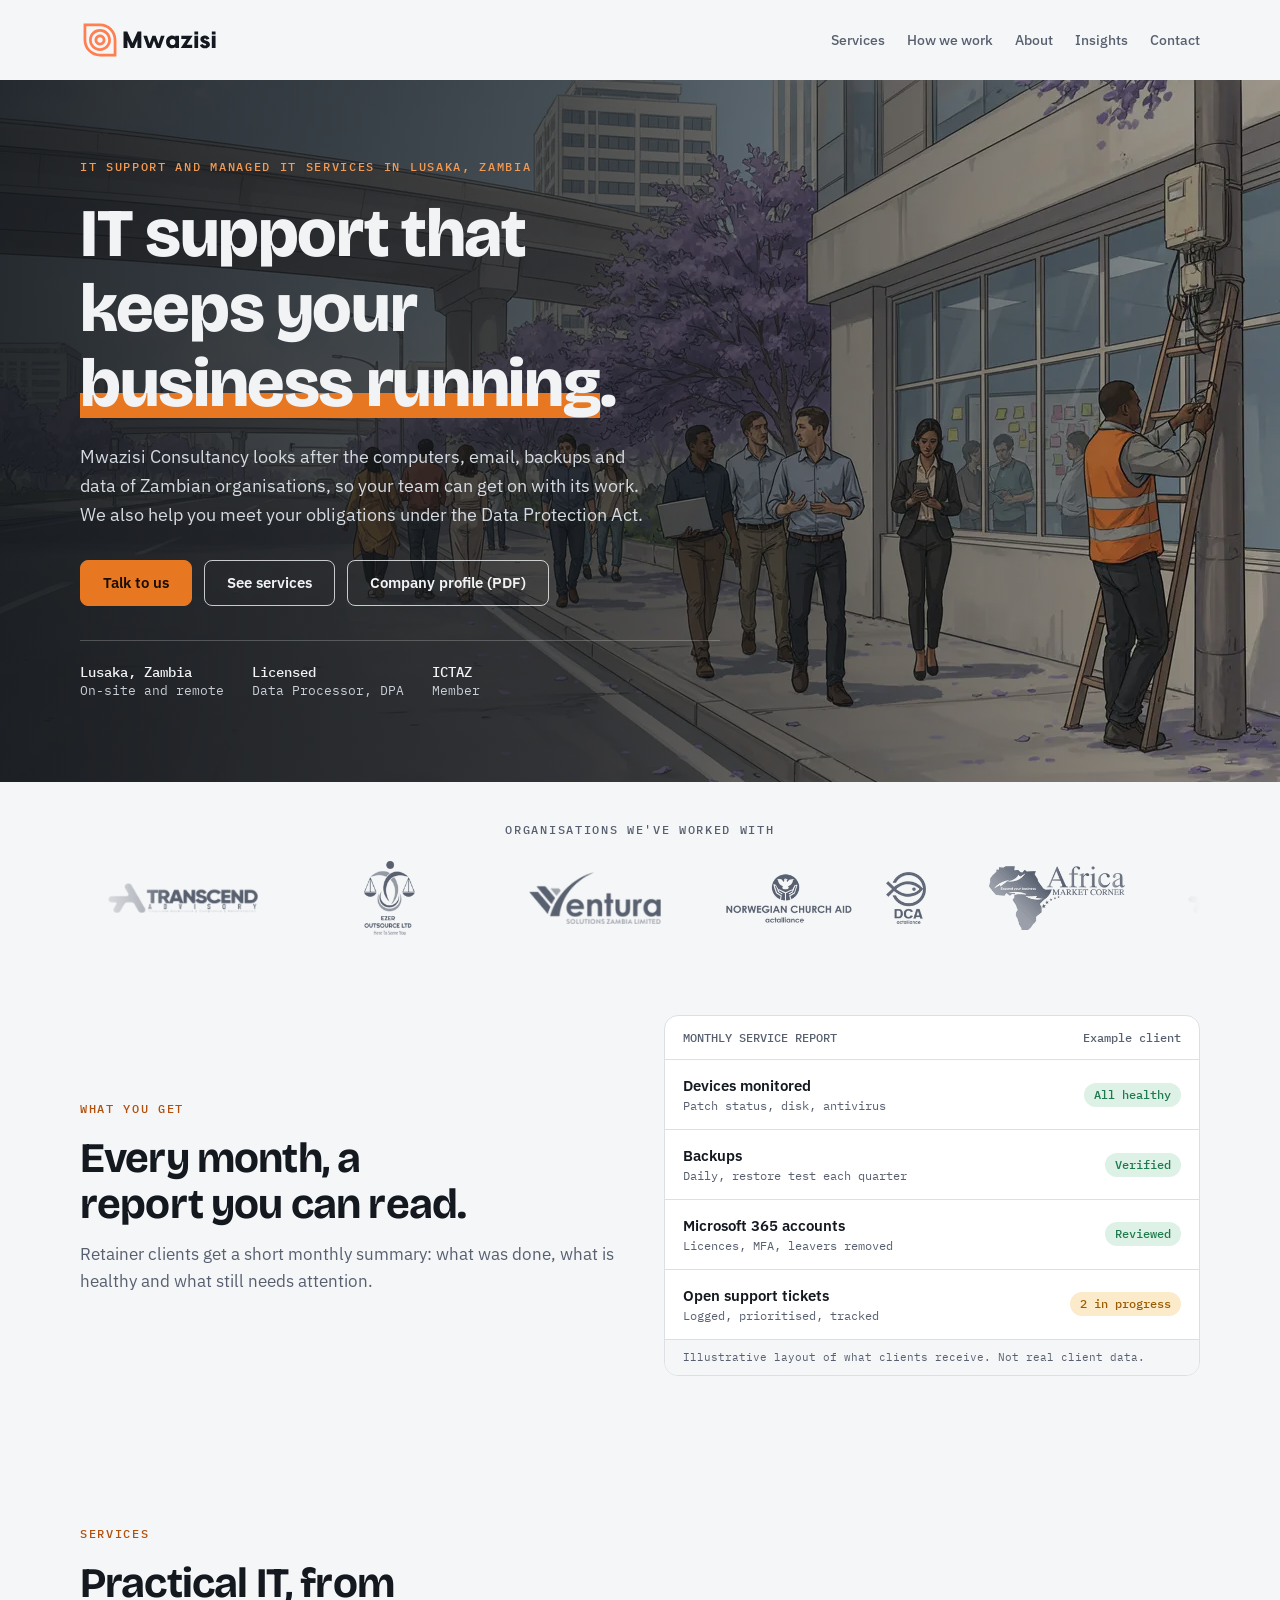
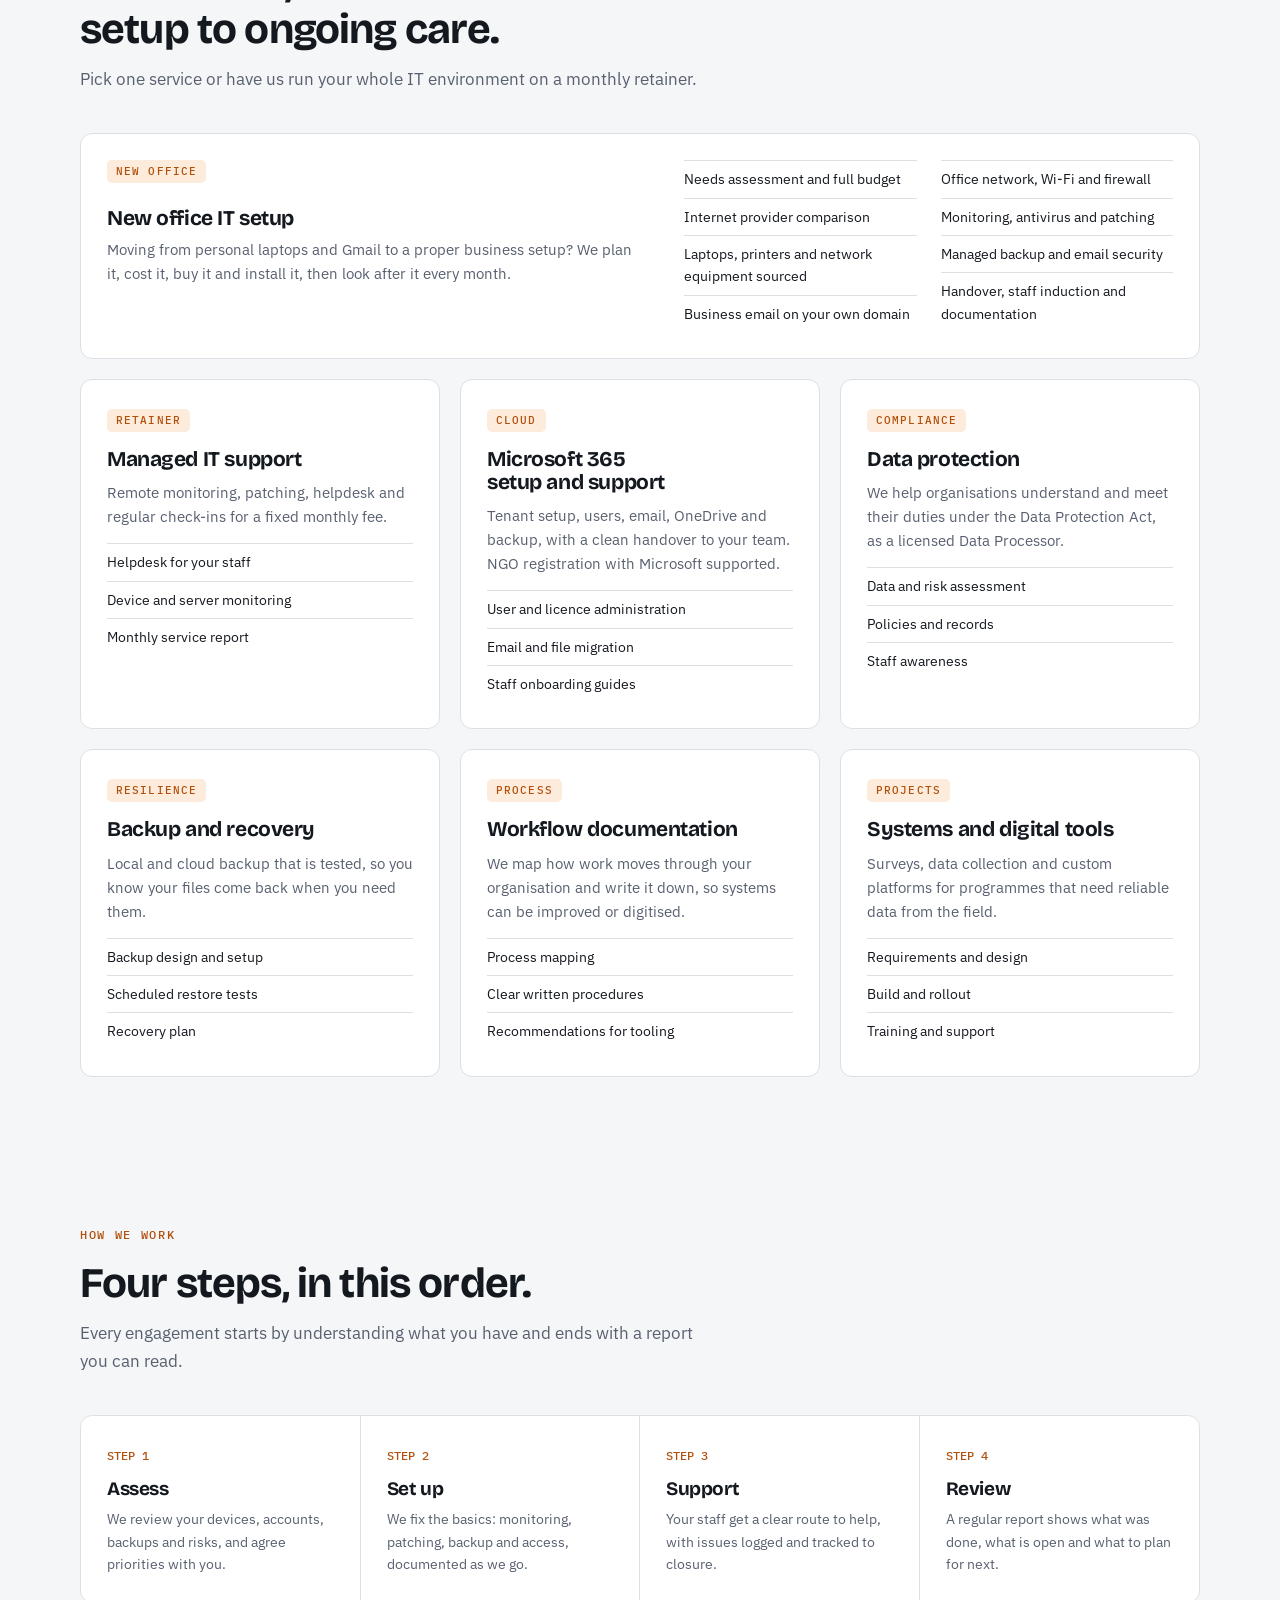
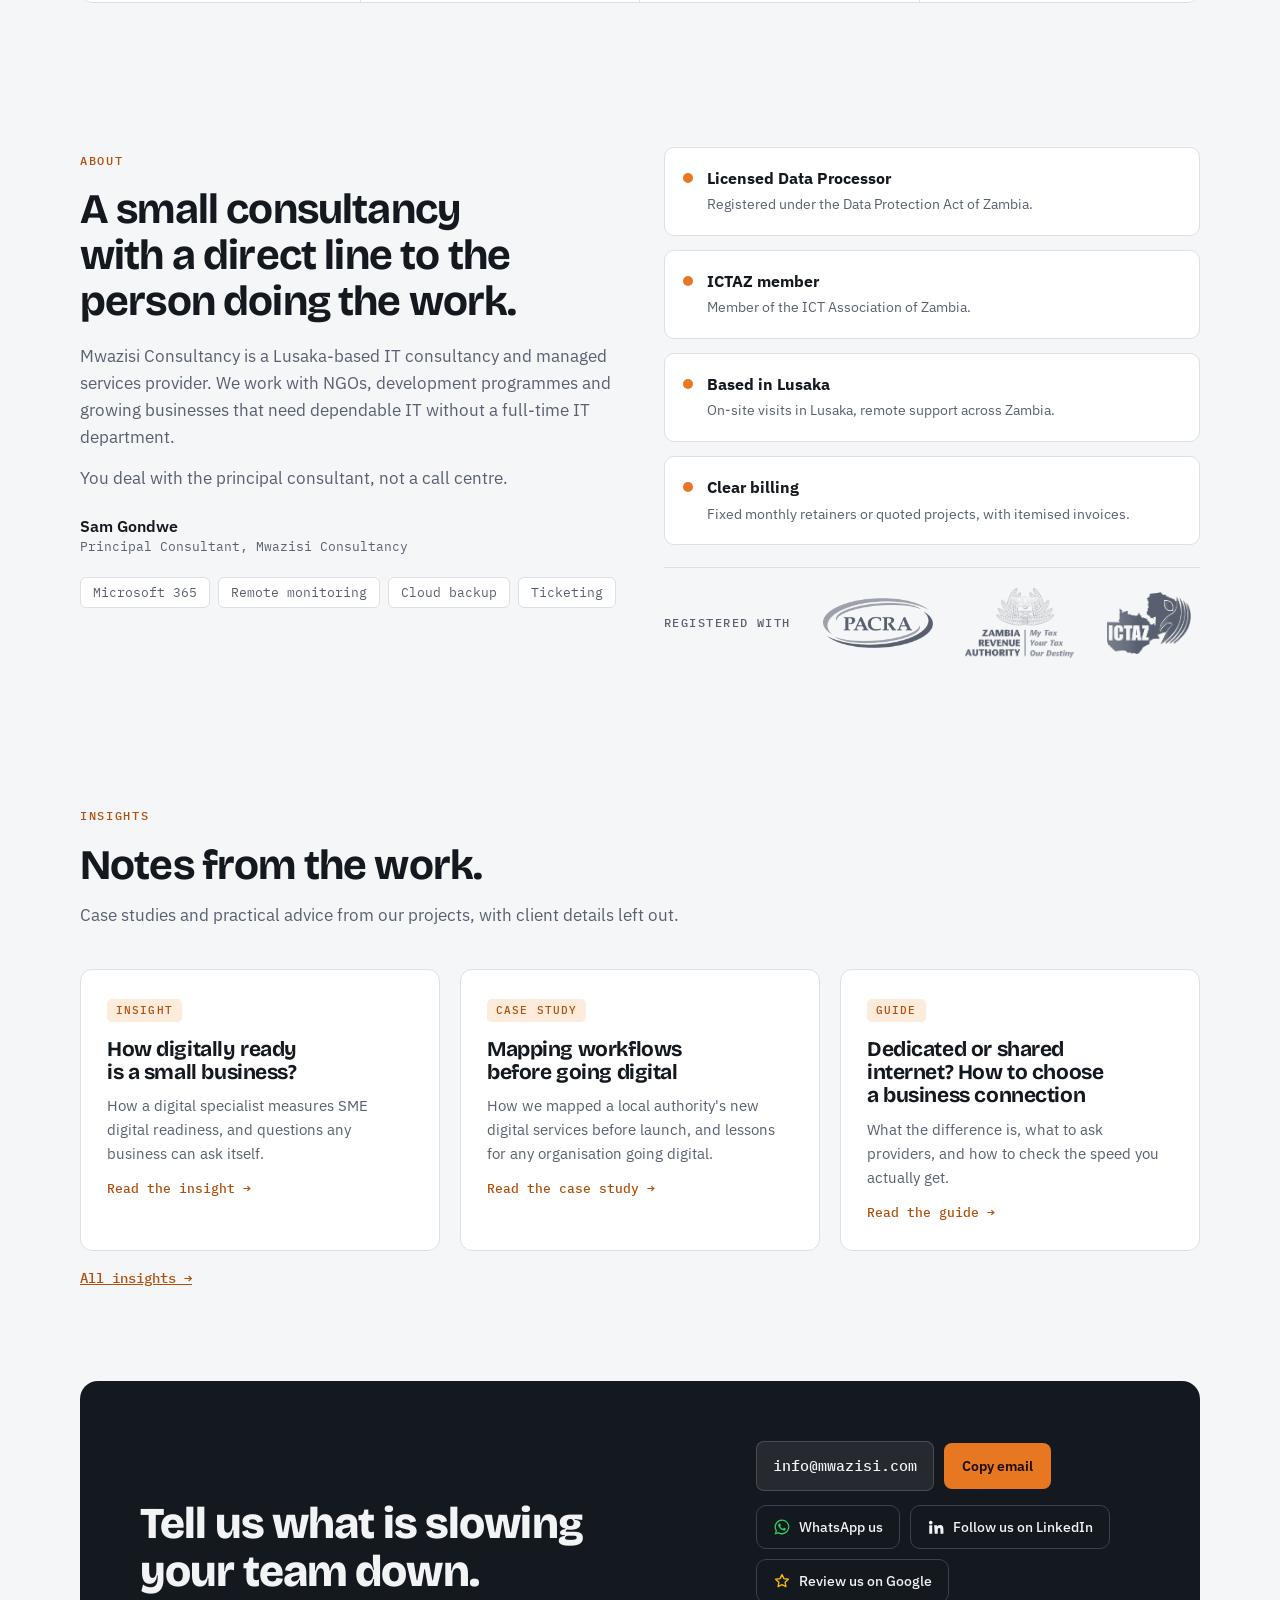
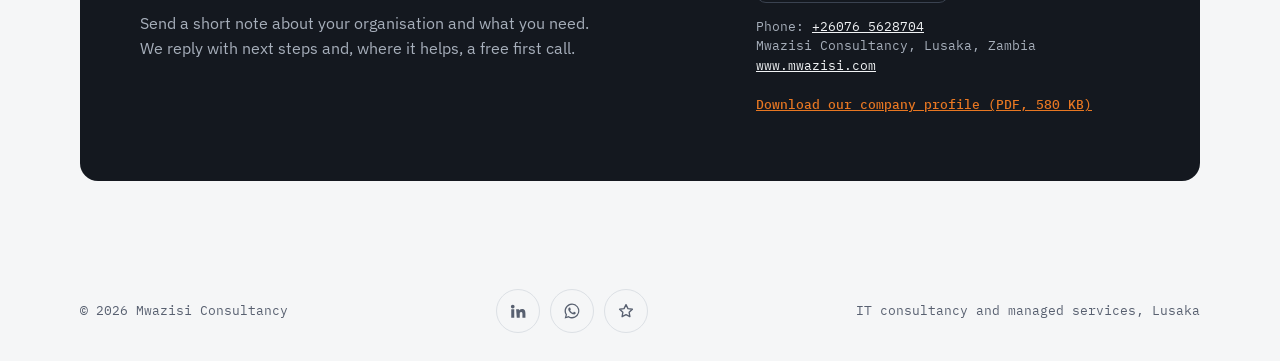
==== index.html @ c1189e50 "Add New office IT setup service card Co-Authored-By: Claude Opus 5.5 <noreply@anthropic.com>" ====
<!doctype html>
<html lang="en">
<head>
<meta charset="utf-8">
<meta name="viewport" content="width=device-width, initial-scale=1">
<meta name="description" content="IT support, Microsoft 365, backups, data protection and digital tools for NGOs and businesses in Lusaka and across Zambia. Monthly retainers with clear reports.">
<title>Mwazisi Consultancy | IT Support and Managed IT Services in Lusaka, Zambia</title>
<link rel="canonical" href="https://www.mwazisi.com/">
<meta property="og:type" content="website">
<meta property="og:site_name" content="Mwazisi Consultancy">
<meta property="og:title" content="Mwazisi Consultancy | IT Support and Managed IT Services in Lusaka, Zambia">
<meta property="og:description" content="IT support, Microsoft 365, backups, data protection and digital tools for NGOs and businesses in Lusaka and across Zambia. Monthly retainers with clear reports.">
<meta property="og:url" content="https://www.mwazisi.com/">
<meta property="og:image" content="https://www.mwazisi.com/assets/og-image.png">
<meta property="og:image:width" content="1200">
<meta property="og:image:height" content="630">
<meta name="twitter:card" content="summary_large_image">
<script type="application/ld+json">
{
 "@context": "https://schema.org",
 "@type": "ProfessionalService",
 "@id": "https://www.mwazisi.com/#organization",
 "name": "Mwazisi Consultancy",
 "alternateName": "Mwazisi Consulting",
 "description": "IT consultancy and managed IT services in Lusaka, Zambia: IT support, Microsoft 365 and email, backups, data protection and digital tools for NGOs and businesses.",
 "url": "https://www.mwazisi.com/",
 "logo": "https://www.mwazisi.com/assets/logo-512.png",
 "image": "https://www.mwazisi.com/assets/og-image.png",
 "email": "info@mwazisi.com",
 "telephone": "+260765628704",
 "address": {
  "@type": "PostalAddress",
  "addressLocality": "Lusaka",
  "addressCountry": "ZM"
 },
 "areaServed": {
  "@type": "Country",
  "name": "Zambia"
 },
 "founder": {
  "@type": "Person",
  "name": "Sam Gondwe",
  "jobTitle": "Principal Consultant"
 },
 "sameAs": [
  "https://www.linkedin.com/company/mwazisi/",
  "https://www.google.com/maps/place/?q=place_id:ChIJNc9dDbSNQBkRhzKNU-CzSAE"
 ],
 "contactPoint": {
  "@type": "ContactPoint",
  "contactType": "customer support",
  "telephone": "+260765628704",
  "email": "info@mwazisi.com",
  "areaServed": "ZM",
  "availableLanguage": [
   "English"
  ]
 },
 "knowsAbout": [
  "IT support",
  "Managed IT services",
  "Microsoft 365",
  "Data protection",
  "Backup and recovery",
  "Networking",
  "Digital transformation"
 ],
 "memberOf": {
  "@type": "Organization",
  "name": "ICT Association of Zambia (ICTAZ)"
 },
 "hasOfferCatalog": {
  "@type": "OfferCatalog",
  "name": "IT services",
  "itemListElement": [
   {
    "@type": "Offer",
    "itemOffered": {
     "@type": "Service",
     "name": "Managed IT support",
     "description": "Helpdesk, on-site and remote support, and device maintenance for a fixed monthly fee, with a written log of all work.",
     "areaServed": "Zambia",
     "provider": {
      "@id": "https://www.mwazisi.com/#organization"
     }
    }
   },
   {
    "@type": "Offer",
    "itemOffered": {
     "@type": "Service",
     "name": "Microsoft 365 and email",
     "description": "Tenant and domain setup, mailbox migration, Teams and SharePoint, user and licence administration, MFA, and Microsoft nonprofit registration.",
     "areaServed": "Zambia",
     "provider": {
      "@id": "https://www.mwazisi.com/#organization"
     }
    }
   },
   {
    "@type": "Offer",
    "itemOffered": {
     "@type": "Service",
     "name": "Data protection",
     "description": "Data and risk assessments, policies and records, and staff awareness under Zambia's Data Protection Act, from a licensed Data Processor.",
     "areaServed": "Zambia",
     "provider": {
      "@id": "https://www.mwazisi.com/#organization"
     }
    }
   },
   {
    "@type": "Offer",
    "itemOffered": {
     "@type": "Service",
     "name": "Backup and recovery",
     "description": "Local and cloud backup with scheduled restore tests and a written recovery plan.",
     "areaServed": "Zambia",
     "provider": {
      "@id": "https://www.mwazisi.com/#organization"
     }
    }
   },
   {
    "@type": "Offer",
    "itemOffered": {
     "@type": "Service",
     "name": "Devices and hardware",
     "description": "Diagnostics and repairs, memory and SSD upgrades, rebuilds, device management enrolment, and laptop supply.",
     "areaServed": "Zambia",
     "provider": {
      "@id": "https://www.mwazisi.com/#organization"
     }
    }
   },
   {
    "@type": "Offer",
    "itemOffered": {
     "@type": "Service",
     "name": "Networks and connectivity",
     "description": "Wi-Fi and printer troubleshooting, liaison with internet providers, connection comparisons and office network plans.",
     "areaServed": "Zambia",
     "provider": {
      "@id": "https://www.mwazisi.com/#organization"
     }
    }
   },
   {
    "@type": "Offer",
    "itemOffered": {
     "@type": "Service",
     "name": "Workflows and digital tools",
     "description": "Process mapping, written procedures, and data collection platforms for programmes.",
     "areaServed": "Zambia",
     "provider": {
      "@id": "https://www.mwazisi.com/#organization"
     }
    }
   },
   {
    "@type": "Offer",
    "itemOffered": {
     "@type": "Service",
     "name": "Websites and digital presence",
     "description": "Business websites and hosting, Google Business Profile setup, and branded templates.",
     "areaServed": "Zambia",
     "provider": {
      "@id": "https://www.mwazisi.com/#organization"
     }
    }
   }
  ]
 }
}
</script>
<meta name="claude:viewport-fit-sides" content="cover">
<link rel="icon" href="/favicon.ico" sizes="48x48">
<link rel="icon" type="image/svg+xml" href="/favicon.svg">
<link rel="apple-touch-icon" href="/apple-touch-icon.png">
<link rel="preconnect" href="https://fonts.googleapis.com">
<link rel="preconnect" href="https://fonts.gstatic.com" crossorigin>
<link rel="stylesheet" href="https://fonts.googleapis.com/css2?family=Bricolage+Grotesque:opsz,wght@12..96,500;12..96,700;12..96,800&family=IBM+Plex+Sans:wght@400;500;600&family=IBM+Plex+Mono:wght@400;500&display=swap">
<style>
/* Layout: full-width illustrated hero, then a sample monthly report, then a services grid, a true four-step process, credentials, and a contact band. */
:root{
  --bg:#F5F6F7; --surface:#FFFFFF; --fg:#14181F; --muted:#586070; --line:#DCE0E5;
  --accent:#E87722; --accent-ink:#1A0E03; --accent-text:#B24F0B; --accent-soft:#FDEBDB;
  --ok:#1E7A4C; --ok-soft:#DDF1E6; --warn:#9A5B00; --warn-soft:#FBEBCB;
  --band:#14181F; --band-fg:#F1F3F5; --band-muted:#A7AFBB;
  --font-display:'Bricolage Grotesque','Segoe UI',system-ui,sans-serif;
  --font-body:'IBM Plex Sans','Segoe UI',system-ui,sans-serif;
  --font-mono:'IBM Plex Mono',ui-monospace,Consolas,monospace;
}
@media (prefers-color-scheme: dark){:root:not([data-theme="light"]){
  --bg:#0F1318; --surface:#171C23; --fg:#ECEEF1; --muted:#9BA4B1; --line:#2A313B;
  --accent:#F08A3A; --accent-ink:#1A0E03; --accent-text:#F59A52; --accent-soft:#2B1B0E;
  --ok:#5FD08F; --ok-soft:#12291D; --warn:#F2B84B; --warn-soft:#2E230C;
  --band:#0A0D11; --band-fg:#F1F3F5; --band-muted:#8F98A5; color-scheme:dark}}
:root[data-theme="dark"]{
  --bg:#0F1318; --surface:#171C23; --fg:#ECEEF1; --muted:#9BA4B1; --line:#2A313B;
  --accent:#F08A3A; --accent-ink:#1A0E03; --accent-text:#F59A52; --accent-soft:#2B1B0E;
  --ok:#5FD08F; --ok-soft:#12291D; --warn:#F2B84B; --warn-soft:#2E230C;
  --band:#0A0D11; --band-fg:#F1F3F5; --band-muted:#8F98A5; color-scheme:dark}

*{box-sizing:border-box}
body{margin:0;overflow-x:clip;background:var(--bg);color:var(--fg);font:16px/1.6 var(--font-body);
  padding-left:max(16px,env(safe-area-inset-left,0px));padding-right:max(16px,env(safe-area-inset-right,0px))}
.wrap{max-width:1120px;margin:0 auto}
h1,h2,h3{font-family:var(--font-display);margin:0;text-wrap:balance;line-height:1.1;letter-spacing:-.02em}
p{margin:0}
a{color:inherit}
:focus-visible{outline:3px solid var(--accent);outline-offset:3px;border-radius:4px}
.eyebrow{font:500 12px/1 var(--font-mono);letter-spacing:.14em;text-transform:uppercase;color:var(--accent-text)}

/* nav */
nav{display:flex;align-items:center;justify-content:space-between;gap:16px;padding-block:20px;flex-wrap:wrap}
.brand{display:flex;align-items:center;gap:10px;font:800 20px/1 var(--font-display);letter-spacing:-.02em;text-decoration:none}
.logo{height:40px;width:auto;display:block;color:var(--fg)}
.sr{position:absolute;width:1px;height:1px;overflow:hidden;clip:rect(0 0 0 0);white-space:nowrap}
nav ul{display:flex;gap:22px;list-style:none;margin:0;padding:0;flex-wrap:wrap}
nav ul a{text-decoration:none;font-size:14px;font-weight:500;color:var(--muted)}
nav ul a:hover{color:var(--fg)}

/* hero */
/* full-width illustrated background (assets/hero-lusaka), darkened on the text side */
.hero{position:relative;isolation:isolate;display:flex;align-items:center;min-height:clamp(560px,78vh,760px);padding-block:72px 80px;color:#F1F3F5}
.hero > div{max-width:640px}
.hero::before,.hero::after{content:"";position:absolute;top:0;bottom:0;left:50%;width:100vw;margin-left:-50vw}
.hero::before{z-index:-2;background:#14181F url("assets/hero-lusaka.jpg") center/cover no-repeat;background-image:image-set(url("assets/hero-lusaka.webp") type("image/webp"),url("assets/hero-lusaka.jpg") type("image/jpeg"))}
.hero::after{z-index:-1;background:linear-gradient(90deg,rgba(15,19,24,.88) 0%,rgba(15,19,24,.68) 45%,rgba(15,19,24,.22) 100%)}
.hero .eyebrow{color:#F59A52}
.hero h1{font-size:clamp(38px,6vw,68px);font-weight:800;margin-top:18px}
.hero h1 em{font-style:normal;background:linear-gradient(transparent 62%,var(--accent) 62%,var(--accent) 92%,transparent 92%)}
.hero .lede{margin-top:22px;font-size:18px;color:#D5DAE1;max-width:52ch}
.hero .btn.ghost{border-color:rgba(241,243,245,.8);color:#F1F3F5}
.hero .btn.ghost:hover{background:rgba(255,255,255,.12)}
.hero .facts{border-top-color:rgba(255,255,255,.22);color:#C9CFD8}
.hero .facts b{color:#F1F3F5}
/* client logos: grey silhouettes (assets/clients) scrolling in a loop; static row when reduced motion is on */
.clients{padding-block:40px 8px}
.clients-title{margin:0 0 22px;text-align:center;font:500 12px/1.4 var(--font-mono);letter-spacing:.14em;text-transform:uppercase;color:var(--muted)}
.marquee{display:flex;overflow:hidden;-webkit-mask-image:linear-gradient(90deg,transparent,#000 8%,#000 92%,transparent);mask-image:linear-gradient(90deg,transparent,#000 8%,#000 92%,transparent)}
.track{display:flex;align-items:center;gap:56px;flex:none;margin:0;padding:0 28px;list-style:none;animation:marquee 34s linear infinite}
.marquee:hover .track{animation-play-state:paused}
@keyframes marquee{to{transform:translateX(-100%)}}
.logo-mask{display:block;width:var(--w,150px);height:var(--h,52px);background:var(--muted);-webkit-mask:var(--logo) center/contain no-repeat;mask:var(--logo) center/contain no-repeat}
@media (prefers-reduced-motion:reduce){
  .marquee{-webkit-mask-image:none;mask-image:none}
  .track{animation:none;flex:1;flex-wrap:wrap;justify-content:center;row-gap:24px}
  .track[aria-hidden]{display:none}
}
.report{display:grid;grid-template-columns:1fr 1fr;gap:48px;align-items:center}
.report .head{margin-bottom:0}
.cta{display:flex;gap:12px;flex-wrap:wrap;margin-top:30px}
.btn{display:inline-flex;align-items:center;min-height:46px;padding:0 22px;border-radius:8px;font-weight:600;font-size:15px;text-decoration:none;border:1.5px solid var(--fg)}
.btn.primary{background:var(--accent);color:var(--accent-ink);border-color:var(--accent)}
.btn.primary:hover{filter:brightness(1.06)}
.btn.ghost:hover{background:var(--surface)}
.facts{display:flex;gap:28px;flex-wrap:wrap;margin-top:34px;padding-top:22px;border-top:1px solid var(--line);font:400 13px/1.4 var(--font-mono);color:var(--muted)}
.facts b{display:block;color:var(--fg);font:500 14px/1.4 var(--font-mono)}

/* status panel */
.panel{background:var(--surface);border:1px solid var(--line);border-radius:14px;overflow:hidden;min-width:0}
.panel-h{display:flex;justify-content:space-between;gap:12px;padding:14px 18px;border-bottom:1px solid var(--line);font:500 12px/1.3 var(--font-mono);color:var(--muted);flex-wrap:wrap}
.row{display:grid;grid-template-columns:1fr auto;gap:10px;padding:14px 18px;border-bottom:1px solid var(--line);align-items:center}
.row:nth-last-child(2){border-bottom:0}
.row .t{font-weight:600;font-size:15px}
.row .s{font:400 12px/1.4 var(--font-mono);color:var(--muted)}
.pill{font:500 12px/1 var(--font-mono);padding:6px 10px;border-radius:99px;white-space:nowrap}
.pill.ok{background:var(--ok-soft);color:var(--ok)}
.pill.warn{background:var(--warn-soft);color:var(--warn)}
.panel-f{padding:10px 18px;background:var(--bg);font:400 11px/1.4 var(--font-mono);color:var(--muted);border-top:1px solid var(--line)}

/* sections */
section{padding-block:72px}
.head{max-width:62ch;margin-bottom:40px}
.head h2{font-size:clamp(28px,4vw,42px);font-weight:700;margin-top:14px}
.head p{margin-top:14px;color:var(--muted);font-size:17px}
.grid{display:grid;grid-template-columns:repeat(3,1fr);gap:20px}
.card.wide{grid-column:1/-1;display:grid;grid-template-columns:1.1fr 1fr;gap:8px 40px;align-items:start}
.card.wide{grid-template-rows:auto auto 1fr}
.card.wide .tag,.card.wide h3,.card.wide p{grid-column:1}
.card.wide .tag{justify-self:start}
.card.wide h3,.card.wide p{margin-top:0}
.card.wide ul{grid-column:2;grid-row:1/span 3;columns:2;column-gap:24px;margin-top:0}
.card.wide ul li{break-inside:avoid}
.card{background:var(--surface);border:1px solid var(--line);border-radius:12px;padding:26px;min-width:0}
.card h3{font-size:21px;font-weight:700}
.card p{margin-top:10px;color:var(--muted);font-size:15px}
.card ul{margin:14px 0 0;padding:0;list-style:none;font-size:14px}
.card li{padding:7px 0;border-top:1px solid var(--line)}
.insight{display:block;text-decoration:none}
.insight:hover{border-color:var(--accent)}
.insight .more{display:inline-block;margin-top:16px;font:500 13px/1 var(--font-mono);color:var(--accent-text)}
#insights .all{margin-top:20px;font:500 14px/1 var(--font-mono)}
#insights .all a{color:var(--accent-text)}
.card .tag{display:inline-block;margin-bottom:16px;font:500 11px/1 var(--font-mono);letter-spacing:.1em;text-transform:uppercase;padding:6px 9px;border-radius:5px;background:var(--accent-soft);color:var(--accent-text)}

/* process */
.steps{display:grid;grid-template-columns:repeat(4,1fr);gap:0;border:1px solid var(--line);border-radius:12px;background:var(--surface);overflow:hidden}
.step{padding:26px;border-right:1px solid var(--line);min-width:0}
.step:last-child{border-right:0}
.step .n{font:500 12px/1 var(--font-mono);color:var(--accent-text)}
.step h3{font-size:19px;margin-top:12px}
.step p{margin-top:8px;font-size:14px;color:var(--muted)}

/* credentials */
.two{display:grid;grid-template-columns:1fr 1fr;gap:48px;align-items:start}
.creds{list-style:none;margin:0;padding:0;display:grid;gap:14px}
.regs{margin-top:22px;padding-top:20px;border-top:1px solid var(--line);display:flex;align-items:center;gap:20px 32px;flex-wrap:wrap}
.regs-label{font:500 12px/1.4 var(--font-mono);letter-spacing:.12em;text-transform:uppercase;color:var(--muted)}
.regs-logos{list-style:none;margin:0;padding:0;display:flex;align-items:center;gap:32px}
.regs .logo-mask{width:var(--w);height:var(--h)}
.creds li{display:grid;grid-template-columns:auto 1fr;gap:14px;padding:18px;border:1px solid var(--line);border-radius:10px;background:var(--surface)}
.creds .dot{width:10px;height:10px;border-radius:50%;background:var(--accent);margin-top:7px}
.creds b{display:block;font-size:16px}
.creds span{font-size:14px;color:var(--muted)}
.tools{display:flex;flex-wrap:wrap;gap:8px;margin-top:20px}
.tools span{font:400 13px/1 var(--font-mono);padding:8px 12px;border:1px solid var(--line);border-radius:6px;background:var(--surface);color:var(--muted)}
.about p+p{margin-top:14px}
.about p{color:var(--muted);font-size:17px}
.about .who{margin-top:22px;font:600 16px/1.4 var(--font-body);color:var(--fg)}
.about .who small{display:block;font:400 13px/1.5 var(--font-mono);color:var(--muted)}

/* contact */
.contact{background:var(--band);color:var(--band-fg);border-radius:18px;padding:clamp(28px,5vw,60px);display:grid;grid-template-columns:1.2fr .8fr;gap:40px;align-items:center}
.contact h2{font-size:clamp(28px,4vw,44px);font-weight:800}
.contact p{margin-top:14px;color:var(--band-muted);max-width:46ch}
.mail{display:flex;gap:10px;flex-wrap:wrap;align-items:center}
.mail code{font:500 15px/1.3 var(--font-mono);padding:14px 16px;border-radius:8px;background:rgba(255,255,255,.08);border:1px solid rgba(255,255,255,.16);overflow-wrap:anywhere;user-select:all}
.mail button{min-height:46px;padding:0 18px;border-radius:8px;border:0;background:var(--accent);color:var(--accent-ink);font:600 14px var(--font-body);cursor:pointer}
.reach{margin-top:14px;display:flex;flex-wrap:wrap;gap:10px}
.reach a{display:inline-flex;align-items:center;gap:8px;min-height:44px;padding:0 16px;border-radius:10px;border:1px solid #3A4250;color:var(--band-fg);font:500 14px/1 var(--font-body);text-decoration:none}
.reach a:hover{border-color:var(--accent);color:#FFFFFF}
.reach .wa svg{color:#25D366}
.reach .rv svg{color:#FBBC04}
.where{margin-top:16px;font:400 13px/1.5 var(--font-mono);color:var(--band-muted)}
.where .profile{display:inline-block;padding-block:6px;color:var(--accent);font-weight:500}
.where a{color:var(--band-fg)}
footer{padding-block:36px 28px;display:flex;justify-content:space-between;gap:12px;flex-wrap:wrap;align-items:center;font:400 13px/1.5 var(--font-mono);color:var(--muted)}
footer .social{list-style:none;margin:0;padding:0;display:flex;gap:10px}
footer .social a{display:grid;place-items:center;width:44px;height:44px;border:1px solid var(--line);border-radius:50%;color:var(--muted)}
footer .social a:hover{color:var(--accent-text);border-color:var(--accent-text)}

@media (max-width:900px){
  .report,.two,.contact{grid-template-columns:1fr;gap:32px}
  .hero::before{background-position:70% center}
  .hero::after{background:linear-gradient(180deg,rgba(15,19,24,.86) 0%,rgba(15,19,24,.74) 100%)}
  .grid{grid-template-columns:1fr 1fr}
  .card.wide{grid-template-columns:1fr}
  .card.wide ul{grid-column:1;grid-row:auto;columns:1}
  .steps{grid-template-columns:1fr 1fr}
  .step:nth-child(2){border-right:0}
  .step:nth-child(-n+2){border-bottom:1px solid var(--line)}
}
@media (max-width:600px){
  .grid,.steps{grid-template-columns:1fr}
  .step{border-right:0;border-bottom:1px solid var(--line)}
  .step:last-child{border-bottom:0}
  .hero{min-height:0;padding-block:48px 56px}
  .track{gap:36px;padding:0 18px}
  .logo-mask{width:calc(var(--w,150px) * .8);height:calc(var(--h,52px) * .85)}
  .hero::before{background-image:url("assets/hero-lusaka.jpg");background-image:image-set(url("assets/hero-lusaka-800.webp") type("image/webp"),url("assets/hero-lusaka.jpg") type("image/jpeg"))}
  section{padding-block:48px}
}
@media (prefers-reduced-motion:no-preference){.btn,.mail button{transition:filter .15s,background .15s}}
</style>
</head>
<body>

<div class="wrap">
  <nav aria-label="Main">
    <a class="brand" href="#top" aria-label="Mwazisi, home">
      <svg class="logo" xmlns="http://www.w3.org/2000/svg" viewBox="0 0 3162.208 909.22" role="img" aria-hidden="true"><g transform="scale(8.11041548093341) translate(10, 10)"><g transform="matrix(1.151315789473684,0,0,1.151315789473684,-11.51315789473684,-11.51315789473684)" fill="#ff7f50"><path d="M50,10H10v40c0,22.09,17.91,40,40,40h40V50C90,27.91,72.09,10,50,10z M83.333,83.333H50  c-18.379,0-33.333-14.954-33.333-33.333V16.667H50c18.379,0,33.333,14.955,33.333,33.333V83.333z"/><path d="M50,23.333c-14.727,0-26.667,11.94-26.667,26.667S35.273,76.667,50,76.667S76.667,64.727,76.667,50S64.727,23.333,50,23.333  z M50,70c-11.048,0-20-8.955-20-20s8.952-20,20-20c11.045,0,20,8.955,20,20S61.045,70,50,70z"/><path d="M50,36.667c-7.363,0-13.333,5.97-13.333,13.333S42.637,63.333,50,63.333S63.333,57.363,63.333,50S57.363,36.667,50,36.667z   M50,56.667c-3.682,0-6.667-2.985-6.667-6.667s2.985-6.667,6.667-6.667s6.667,2.985,6.667,6.667S53.682,56.667,50,56.667z"/></g><g transform="matrix(3.3046480499309276,0,0,3.3046480499309276,108.03442375828398,2.63476198618665)" fill="currentColor"><path d="M16.3 6 l0 14 l-3.32 0 l0 -6.76 l-2.86 6.76 l-2.78 0 l-2.82 -6.72 l0 6.72 l-3.32 0 l0 -14 l3.18 0 l4.38 9.72 l4.36 -9.72 l3.18 0 z M32.94 9.56 l3.14 0 l-3.72 10.44 l-3.04 0 l-2.28 -6.5 l-2.28 6.5 l-3.04 0 l-3.72 -10.44 l3.14 0 l2.14 6.68 l2.38 -6.68 l2.76 0 l2.38 6.68 z M45.08 9.6 l3.16 0 l0 10.4 l-3.16 0 l0 -1.04 c-0.14 0.36 -1.08 1.24 -2.68 1.24 c-2.38 0 -5.12 -1.7 -5.12 -5.42 c0 -3.58 2.74 -5.36 5.12 -5.36 c1.6 0 2.54 0.92 2.68 1.14 l0 -0.96 z M42.86 17.42 c1.3 0 2.36 -0.9 2.36 -2.64 c0 -1.68 -1.06 -2.58 -2.36 -2.58 c-1.36 0 -2.52 0.92 -2.52 2.58 c0 1.72 1.16 2.64 2.52 2.64 z M59.8 9.6 l-5 7.64 l4.66 0 l0 2.76 l-9.7 0 l5 -7.64 l-4.54 0 l0 -2.76 l9.58 0 z M64.48 5.86 l0 2.66 l-3.16 0 l0 -2.66 l3.16 0 z M64.48 9.6 l0 10.4 l-3.16 0 l0 -10.4 l3.16 0 z M71.46 12.88 c-0.28 -0.72 -0.7 -0.96 -1.16 -0.96 c-0.42 0 -0.84 0.24 -0.84 0.64 c0 0.38 0.24 0.6 0.7 0.76 l1.32 0.46 c1.48 0.54 2.98 1.08 2.98 3.16 c0 2.1 -2.1 3.3 -4.26 3.3 c-1.94 0 -3.76 -1.14 -4.2 -2.96 l2.48 -0.78 c0.26 0.58 0.72 1.24 1.72 1.24 c0.68 0 1.12 -0.44 1.12 -0.84 c0 -0.2 -0.16 -0.46 -0.66 -0.66 l-1.22 -0.44 c-2.08 -0.76 -3.06 -1.82 -3.06 -3.3 c0 -1.94 1.8 -3.08 3.78 -3.08 c2.02 0 3.36 1.1 3.96 2.76 z M79.24 5.86 l0 2.66 l-3.16 0 l0 -2.66 l3.16 0 z M79.24 9.6 l0 10.4 l-3.16 0 l0 -10.4 l3.16 0 z"/></g></g></svg>
      <span class="sr">Mwazisi Consultancy</span>
    </a>
    <ul>
      <li><a href="#services">Services</a></li>
      <li><a href="#process">How we work</a></li>
      <li><a href="#about">About</a></li>
      <li><a href="insights/">Insights</a></li>
      <li><a href="#contact">Contact</a></li>
    </ul>
  </nav>

  <header class="hero" id="top">
    <div>
      <span class="eyebrow">IT support and managed IT services in Lusaka, Zambia</span>
      <h1>IT support that keeps your <em>business running</em>.</h1>
      <p class="lede">Mwazisi Consultancy looks after the computers, email, backups and data of Zambian organisations, so your team can get on with its work. We also help you meet your obligations under the Data Protection Act.</p>
      <div class="cta">
        <a class="btn primary" href="#contact">Talk to us</a>
        <a class="btn ghost" href="#services">See services</a>
        <a class="btn ghost" href="Mwazisi-Company-Profile.pdf" download>Company profile (PDF)</a>
      </div>
      <div class="facts">
        <div><b>Lusaka, Zambia</b>On-site and remote</div>
        <div><b>Licensed</b>Data Processor, DPA</div>
        <div><b>ICTAZ</b>Member</div>
      </div>
    </div>
  </header>

  <section class="clients" aria-labelledby="clients-title">
    <p class="clients-title" id="clients-title">Organisations we've worked with</p>
    <div class="marquee">
      <ul class="track">
        <li><span class="logo-mask" role="img" aria-label="Transcend Advisory" style="--logo:url('assets/clients/transcend-advisory.png')"></span></li>
        <li><span class="logo-mask" role="img" aria-label="Ezer Outsource Ltd" style="--logo:url('assets/clients/ezer-outsource.png');--h:74px"></span></li>
        <li><span class="logo-mask" role="img" aria-label="Ventura Solutions Zambia Limited" style="--logo:url('assets/clients/ventura-solutions.png')"></span></li>
        <li><span class="logo-mask" role="img" aria-label="Norwegian Church Aid and DCA, Joint Country Programme Zambia" style="--logo:url('assets/clients/nca-dca.png');--w:200px"></span></li>
        <li><span class="logo-mask" role="img" aria-label="Africa Market Corner" style="--logo:url('assets/clients/africa-market-corner.png');--h:64px"></span></li>
      </ul>
      <ul class="track" aria-hidden="true">
        <li><span class="logo-mask" style="--logo:url('assets/clients/transcend-advisory.png')"></span></li>
        <li><span class="logo-mask" style="--logo:url('assets/clients/ezer-outsource.png');--h:74px"></span></li>
        <li><span class="logo-mask" style="--logo:url('assets/clients/ventura-solutions.png')"></span></li>
        <li><span class="logo-mask" style="--logo:url('assets/clients/nca-dca.png');--w:200px"></span></li>
        <li><span class="logo-mask" style="--logo:url('assets/clients/africa-market-corner.png');--h:64px"></span></li>
      </ul>
      <ul class="track" aria-hidden="true">
        <li><span class="logo-mask" style="--logo:url('assets/clients/transcend-advisory.png')"></span></li>
        <li><span class="logo-mask" style="--logo:url('assets/clients/ezer-outsource.png');--h:74px"></span></li>
        <li><span class="logo-mask" style="--logo:url('assets/clients/ventura-solutions.png')"></span></li>
        <li><span class="logo-mask" style="--logo:url('assets/clients/nca-dca.png');--w:200px"></span></li>
        <li><span class="logo-mask" style="--logo:url('assets/clients/africa-market-corner.png');--h:64px"></span></li>
      </ul>
    </div>
  </section>

  <section id="report" class="report">
    <div class="head">
      <span class="eyebrow">What you get</span>
      <h2>Every month, a report you can read.</h2>
      <p>Retainer clients get a short monthly summary: what was done, what is healthy and what still needs attention.</p>
    </div>
    <aside class="panel" aria-label="Example of a monthly service report">
      <div class="panel-h"><span>MONTHLY SERVICE REPORT</span><span>Example client</span></div>
      <div class="row"><div><div class="t">Devices monitored</div><div class="s">Patch status, disk, antivirus</div></div><span class="pill ok">All healthy</span></div>
      <div class="row"><div><div class="t">Backups</div><div class="s">Daily, restore test each quarter</div></div><span class="pill ok">Verified</span></div>
      <div class="row"><div><div class="t">Microsoft 365 accounts</div><div class="s">Licences, MFA, leavers removed</div></div><span class="pill ok">Reviewed</span></div>
      <div class="row"><div><div class="t">Open support tickets</div><div class="s">Logged, prioritised, tracked</div></div><span class="pill warn">2 in progress</span></div>
      <div class="panel-f">Illustrative layout of what clients receive. Not real client data.</div>
    </aside>
  </section>

  <section id="services">
    <div class="head">
      <span class="eyebrow">Services</span>
      <h2>Practical IT, from setup to ongoing care.</h2>
      <p>Pick one service or have us run your whole IT environment on a monthly retainer.</p>
    </div>
    <div class="grid">
      <article class="card wide">
        <span class="tag">New office</span>
        <h3>New office IT setup</h3>
        <p>Moving from personal laptops and Gmail to a proper business setup? We plan it, cost it, buy it and install it, then look after it every month.</p>
        <ul><li>Needs assessment and full budget</li><li>Internet provider comparison</li><li>Laptops, printers and network equipment sourced</li><li>Business email on your own domain</li><li>Office network, Wi-Fi and firewall</li><li>Monitoring, antivirus and patching</li><li>Managed backup and email security</li><li>Handover, staff induction and documentation</li></ul>
      </article>
      <article class="card">
        <span class="tag">Retainer</span>
        <h3>Managed IT support</h3>
        <p>Remote monitoring, patching, helpdesk and regular check-ins for a fixed monthly fee.</p>
        <ul><li>Helpdesk for your staff</li><li>Device and server monitoring</li><li>Monthly service report</li></ul>
      </article>
      <article class="card">
        <span class="tag">Cloud</span>
        <h3>Microsoft 365 setup and support</h3>
        <p>Tenant setup, users, email, OneDrive and backup, with a clean handover to your team. NGO registration with Microsoft supported.</p>
        <ul><li>User and licence administration</li><li>Email and file migration</li><li>Staff onboarding guides</li></ul>
      </article>
      <article class="card">
        <span class="tag">Compliance</span>
        <h3>Data protection</h3>
        <p>We help organisations understand and meet their duties under the Data Protection Act, as a licensed Data Processor.</p>
        <ul><li>Data and risk assessment</li><li>Policies and records</li><li>Staff awareness</li></ul>
      </article>
      <article class="card">
        <span class="tag">Resilience</span>
        <h3>Backup and recovery</h3>
        <p>Local and cloud backup that is tested, so you know your files come back when you need them.</p>
        <ul><li>Backup design and setup</li><li>Scheduled restore tests</li><li>Recovery plan</li></ul>
      </article>
      <article class="card">
        <span class="tag">Process</span>
        <h3>Workflow documentation</h3>
        <p>We map how work moves through your organisation and write it down, so systems can be improved or digitised.</p>
        <ul><li>Process mapping</li><li>Clear written procedures</li><li>Recommendations for tooling</li></ul>
      </article>
      <article class="card">
        <span class="tag">Projects</span>
        <h3>Systems and digital tools</h3>
        <p>Surveys, data collection and custom platforms for programmes that need reliable data from the field.</p>
        <ul><li>Requirements and design</li><li>Build and rollout</li><li>Training and support</li></ul>
      </article>
    </div>
  </section>

  <section id="process">
    <div class="head">
      <span class="eyebrow">How we work</span>
      <h2>Four steps, in this order.</h2>
      <p>Every engagement starts by understanding what you have and ends with a report you can read.</p>
    </div>
    <div class="steps">
      <div class="step"><span class="n">STEP 1</span><h3>Assess</h3><p>We review your devices, accounts, backups and risks, and agree priorities with you.</p></div>
      <div class="step"><span class="n">STEP 2</span><h3>Set up</h3><p>We fix the basics: monitoring, patching, backup and access, documented as we go.</p></div>
      <div class="step"><span class="n">STEP 3</span><h3>Support</h3><p>Your staff get a clear route to help, with issues logged and tracked to closure.</p></div>
      <div class="step"><span class="n">STEP 4</span><h3>Review</h3><p>A regular report shows what was done, what is open and what to plan for next.</p></div>
    </div>
  </section>

  <section id="about">
    <div class="two">
      <div class="about">
        <span class="eyebrow">About</span>
        <h2 style="font-size:clamp(28px,4vw,42px);font-weight:700;margin:14px 0 18px">A small consultancy with a direct line to the person doing the work.</h2>
        <p>Mwazisi Consultancy is a Lusaka-based IT consultancy and managed services provider. We work with NGOs, development programmes and growing businesses that need dependable IT without a full-time IT department.</p>
        <p>You deal with the principal consultant, not a call centre.</p>
        <div class="who">Sam Gondwe<small>Principal Consultant, Mwazisi Consultancy</small></div>
        <div class="tools" aria-label="Tools and platforms">
          <span>Microsoft 365</span><span>Remote monitoring</span><span>Cloud backup</span><span>Ticketing</span>
        </div>
      </div>
      <div>
      <ul class="creds">
        <li><span class="dot"></span><div><b>Licensed Data Processor</b><span>Registered under the Data Protection Act of Zambia.</span></div></li>
        <li><span class="dot"></span><div><b>ICTAZ member</b><span>Member of the ICT Association of Zambia.</span></div></li>
        <li><span class="dot"></span><div><b>Based in Lusaka</b><span>On-site visits in Lusaka, remote support across Zambia.</span></div></li>
        <li><span class="dot"></span><div><b>Clear billing</b><span>Fixed monthly retainers or quoted projects, with itemised invoices.</span></div></li>
      </ul>
      <div class="regs">
        <span class="regs-label">Registered with</span>
        <ul class="regs-logos">
          <li><span class="logo-mask" role="img" aria-label="PACRA" style="--logo:url('assets/badges/pacra-grey.png');--w:110px;--h:50px"></span></li>
          <li><span class="logo-mask" role="img" aria-label="Zambia Revenue Authority" style="--logo:url('assets/badges/zra-grey.png');--w:110px;--h:70px"></span></li>
          <li><span class="logo-mask" role="img" aria-label="ICT Association of Zambia (ICTAZ)" style="--logo:url('assets/badges/ictaz-grey.png');--w:84px;--h:62px"></span></li>
        </ul>
      </div>
      </div>
    </div>
  </section>

  <section id="insights">
    <div class="head">
      <span class="eyebrow">Insights</span>
      <h2>Notes from the work.</h2>
      <p>Case studies and practical advice from our projects, with client details left out.</p>
    </div>
    <div class="grid">
      <a class="card insight" href="insights/assessing-sme-digital-readiness.html">
        <span class="tag">Insight</span>
        <h3>How digitally ready is a small business?</h3>
        <p>How a digital specialist measures SME digital readiness, and questions any business can ask itself.</p>
        <span class="more">Read the insight →</span>
      </a>
      <a class="card insight" href="insights/mapping-workflows-before-going-digital.html">
        <span class="tag">Case study</span>
        <h3>Mapping workflows before going digital</h3>
        <p>How we mapped a local authority's new digital services before launch, and lessons for any organisation going digital.</p>
        <span class="more">Read the case study →</span>
      </a>
      <a class="card insight" href="insights/dedicated-vs-shared-internet.html">
        <span class="tag">Guide</span>
        <h3>Dedicated or shared internet? How to choose a business connection</h3>
        <p>What the difference is, what to ask providers, and how to check the speed you actually get.</p>
        <span class="more">Read the guide →</span>
      </a>
    </div>
    <p class="all"><a href="insights/">All insights →</a></p>
  </section>

  <section id="contact" style="padding-top:24px">
    <div class="contact">
      <div>
        <h2>Tell us what is slowing your team down.</h2>
        <p>Send a short note about your organisation and what you need. We reply with next steps and, where it helps, a free first call.</p>
      </div>
      <div>
        <div class="mail">
          <code id="email">info@mwazisi.com</code>
          <button type="button" id="copy">Copy email</button>
        </div>
        <div class="reach">
          <a class="wa" href="https://wa.me/260765628704" target="_blank" rel="noopener"><svg viewBox="0 0 24 24" width="18" height="18" fill="currentColor" aria-hidden="true"><path d="M12.04 2a9.9 9.9 0 0 0-8.45 15.06L2.2 22l5.07-1.33A9.9 9.9 0 1 0 12.04 2zm0 18.06a8.16 8.16 0 0 1-4.16-1.14l-.3-.18-3.01.79.8-2.93-.2-.31a8.17 8.17 0 1 1 6.87 3.77zm4.48-6.12c-.25-.12-1.46-.72-1.69-.8-.23-.08-.39-.12-.55.12-.16.25-.63.8-.78.96-.14.17-.29.19-.53.06-.25-.12-1.04-.38-1.98-1.22-.73-.65-1.23-1.46-1.37-1.7-.14-.25-.02-.38.11-.5.11-.11.25-.29.37-.43.12-.15.16-.25.25-.41.08-.17.04-.31-.02-.44-.06-.12-.55-1.33-.76-1.82-.2-.48-.4-.41-.55-.42h-.47a.9.9 0 0 0-.65.31c-.23.25-.86.84-.86 2.05s.88 2.38 1 2.54c.12.17 1.73 2.64 4.2 3.7.59.25 1.05.4 1.4.52.59.19 1.13.16 1.55.1.47-.07 1.46-.6 1.66-1.17.21-.58.21-1.07.15-1.17-.06-.1-.22-.17-.47-.29z"/></svg>WhatsApp us</a>
          <a class="li" href="https://www.linkedin.com/company/mwazisi/" target="_blank" rel="noopener"><svg viewBox="0 0 24 24" width="18" height="18" fill="currentColor" aria-hidden="true"><path d="M4.98 3.5a2.5 2.5 0 1 1 0 5 2.5 2.5 0 0 1 0-5zM3 9.75h4V21H3zM9.5 9.75h3.8v1.6h.06c.53-1 1.83-2.05 3.77-2.05 4.03 0 4.77 2.65 4.77 6.1V21h-4v-4.95c0-1.18-.02-2.7-1.65-2.7-1.65 0-1.9 1.29-1.9 2.62V21h-4z"/></svg>Follow us on LinkedIn</a>
          <a class="rv" href="https://g.page/r/CYcyjVPgs0gBEBI/review" target="_blank" rel="noopener"><svg viewBox="0 0 24 24" width="18" height="18" fill="none" stroke="currentColor" stroke-width="1.8" stroke-linejoin="round" aria-hidden="true"><path d="M12 3.5l2.6 5.3 5.9.9-4.3 4.1 1 5.8L12 16.9l-5.2 2.7 1-5.8L3.5 9.7l5.9-.9z"/></svg>Review us on Google</a>
        </div>
        <p class="where">Phone: <a href="tel:+260765628704">+26076 5628704</a><br>Mwazisi Consultancy, Lusaka, Zambia<br><a href="https://www.mwazisi.com">www.mwazisi.com</a></p>
        <p class="where"><a class="profile" href="Mwazisi-Company-Profile.pdf" download>Download our company profile (PDF, 580 KB)</a></p>
      </div>
    </div>
  </section>

  <footer>
    <span>© 2026 Mwazisi Consultancy</span>
    <ul class="social" aria-label="Mwazisi on social media">
      <li><a href="https://www.linkedin.com/company/mwazisi/" target="_blank" rel="noopener" aria-label="Mwazisi Consultancy on LinkedIn"><svg viewBox="0 0 24 24" width="18" height="18" fill="currentColor" aria-hidden="true"><path d="M4.98 3.5a2.5 2.5 0 1 1 0 5 2.5 2.5 0 0 1 0-5zM3 9.75h4V21H3zM9.5 9.75h3.8v1.6h.06c.53-1 1.83-2.05 3.77-2.05 4.03 0 4.77 2.65 4.77 6.1V21h-4v-4.95c0-1.18-.02-2.7-1.65-2.7-1.65 0-1.9 1.29-1.9 2.62V21h-4z"/></svg></a></li>
      <li><a href="https://wa.me/260765628704" target="_blank" rel="noopener" aria-label="Chat with Mwazisi on WhatsApp"><svg viewBox="0 0 24 24" width="18" height="18" fill="currentColor" aria-hidden="true"><path d="M12.04 2a9.9 9.9 0 0 0-8.45 15.06L2.2 22l5.07-1.33A9.9 9.9 0 1 0 12.04 2zm0 18.06a8.16 8.16 0 0 1-4.16-1.14l-.3-.18-3.01.79.8-2.93-.2-.31a8.17 8.17 0 1 1 6.87 3.77zm4.48-6.12c-.25-.12-1.46-.72-1.69-.8-.23-.08-.39-.12-.55.12-.16.25-.63.8-.78.96-.14.17-.29.19-.53.06-.25-.12-1.04-.38-1.98-1.22-.73-.65-1.23-1.46-1.37-1.7-.14-.25-.02-.38.11-.5.11-.11.25-.29.37-.43.12-.15.16-.25.25-.41.08-.17.04-.31-.02-.44-.06-.12-.55-1.33-.76-1.82-.2-.48-.4-.41-.55-.42h-.47a.9.9 0 0 0-.65.31c-.23.25-.86.84-.86 2.05s.88 2.38 1 2.54c.12.17 1.73 2.64 4.2 3.7.59.25 1.05.4 1.4.52.59.19 1.13.16 1.55.1.47-.07 1.46-.6 1.66-1.17.21-.58.21-1.07.15-1.17-.06-.1-.22-.17-.47-.29z"/></svg></a></li>
      <li><a href="https://g.page/r/CYcyjVPgs0gBEBI/review" target="_blank" rel="noopener" aria-label="Review Mwazisi Consultancy on Google"><svg viewBox="0 0 24 24" width="18" height="18" fill="none" stroke="currentColor" stroke-width="1.8" stroke-linejoin="round" aria-hidden="true"><path d="M12 3.5l2.6 5.3 5.9.9-4.3 4.1 1 5.8L12 16.9l-5.2 2.7 1-5.8L3.5 9.7l5.9-.9z"/></svg></a></li>
    </ul>
    <span>IT consultancy and managed services, Lusaka</span>
  </footer>
</div>

<script>
(function(){
  var b=document.getElementById('copy'),e=document.getElementById('email');
  b.addEventListener('click',function(){
    function done(){b.textContent='Copied';setTimeout(function(){b.textContent='Copy email'},1800)}
    function sel(){var r=document.createRange();r.selectNodeContents(e);var s=getSelection();s.removeAllRanges();s.addRange(r);b.textContent='Selected, press copy';setTimeout(function(){b.textContent='Copy email'},2500)}
    try{navigator.clipboard.writeText(e.textContent).then(done,sel)}catch(x){sel()}
  });
})();
</script>

</body>
</html>
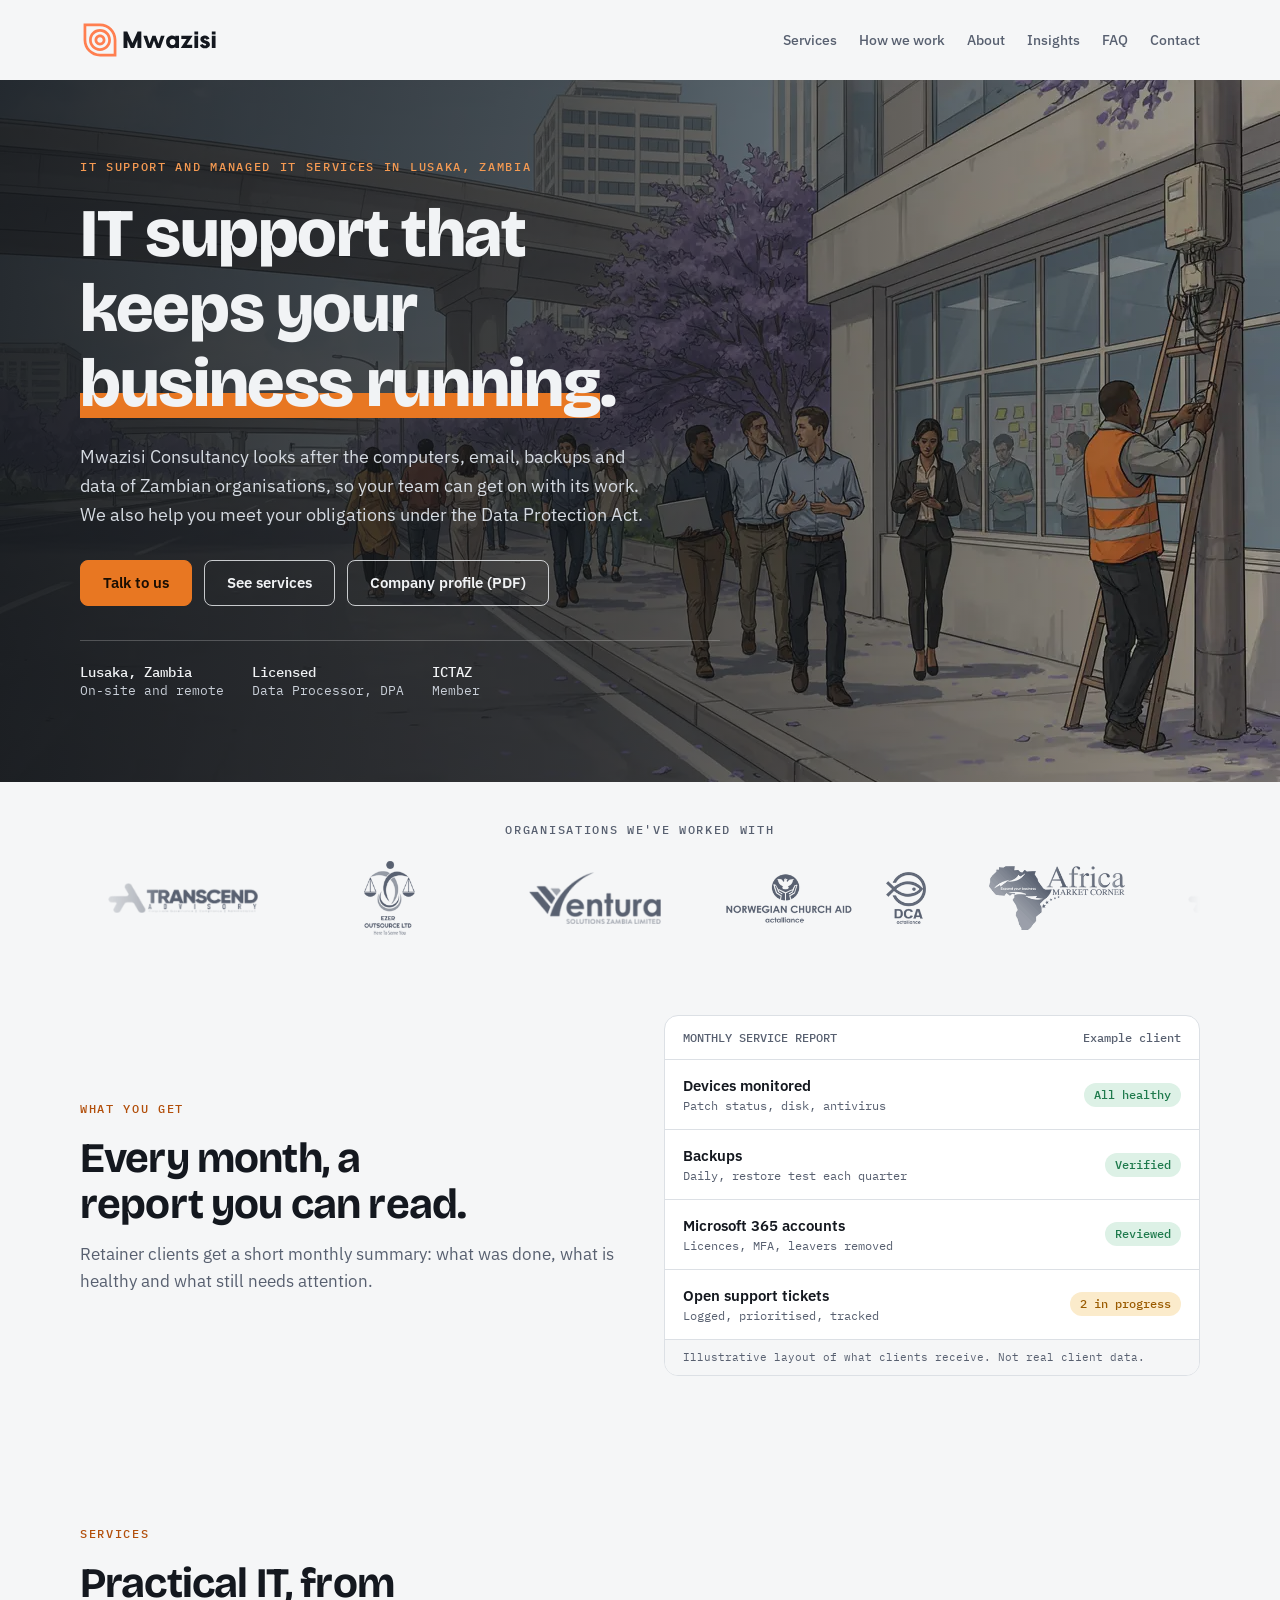
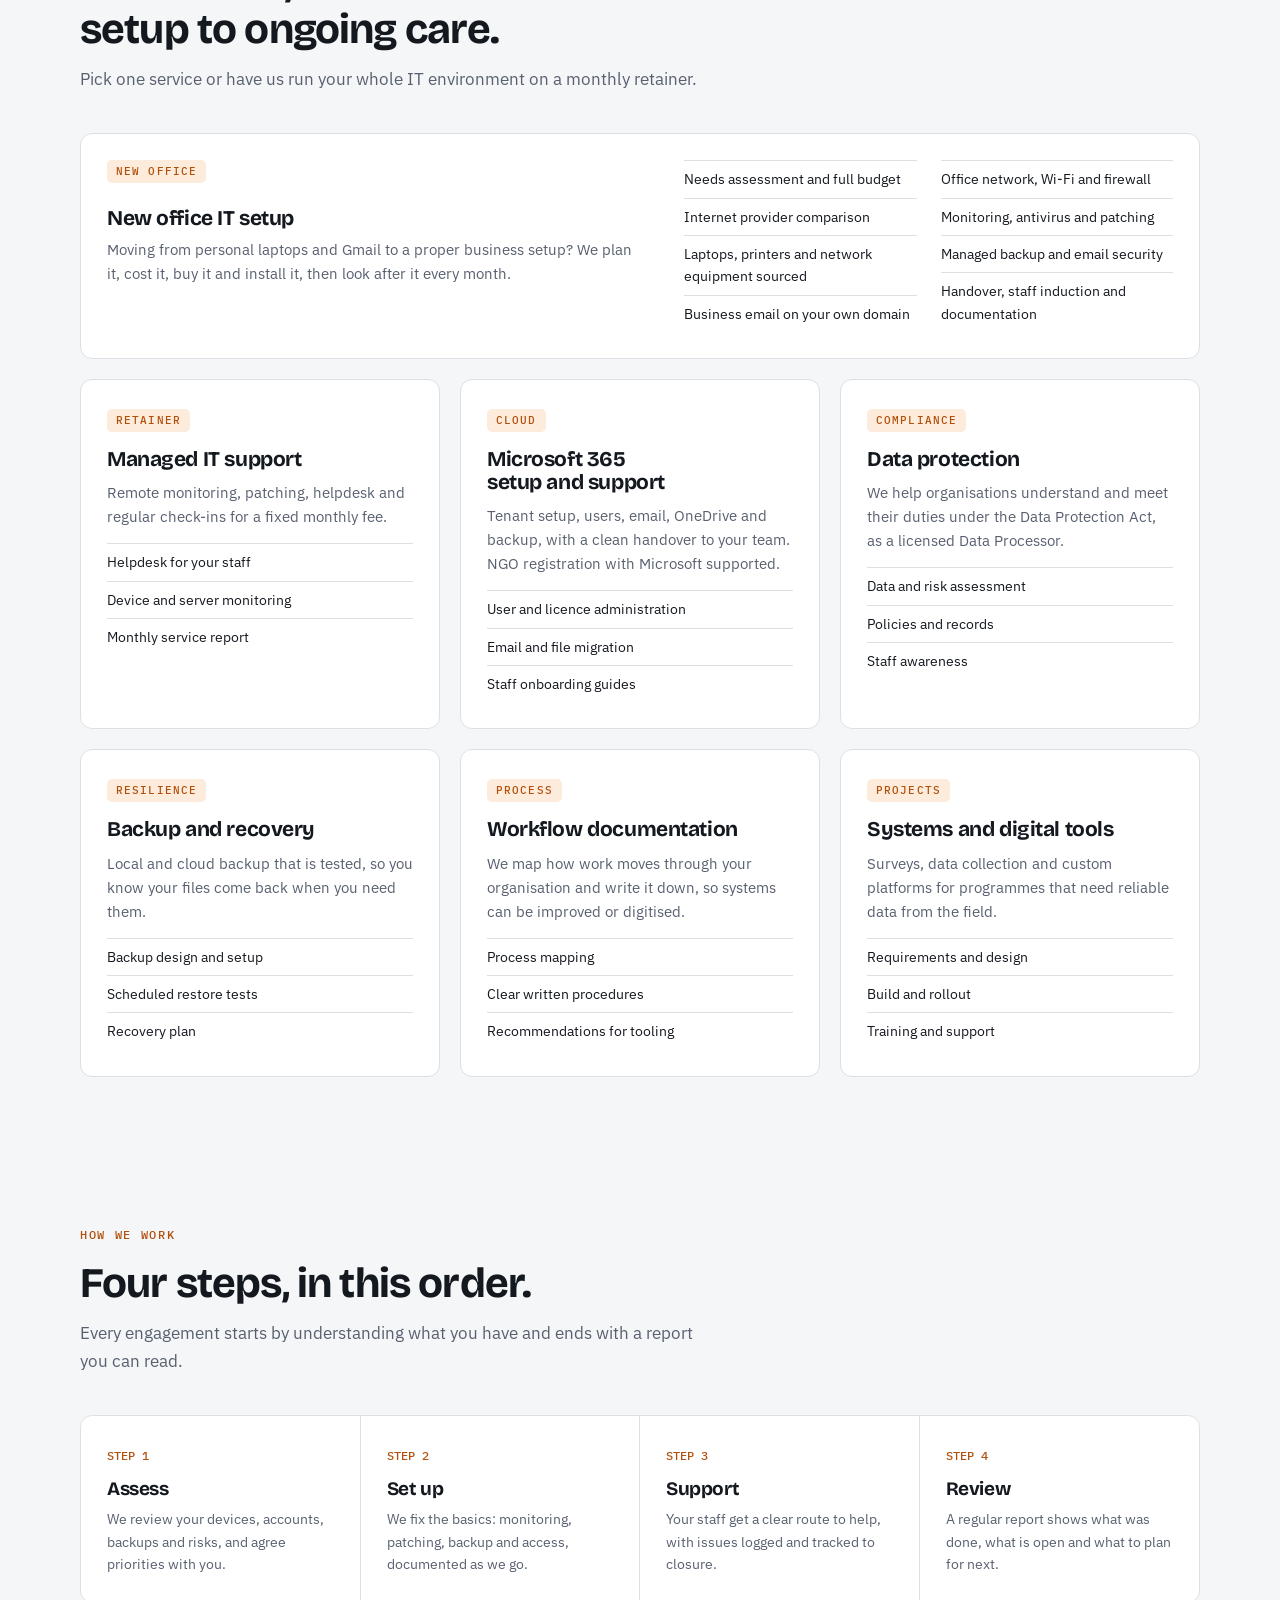
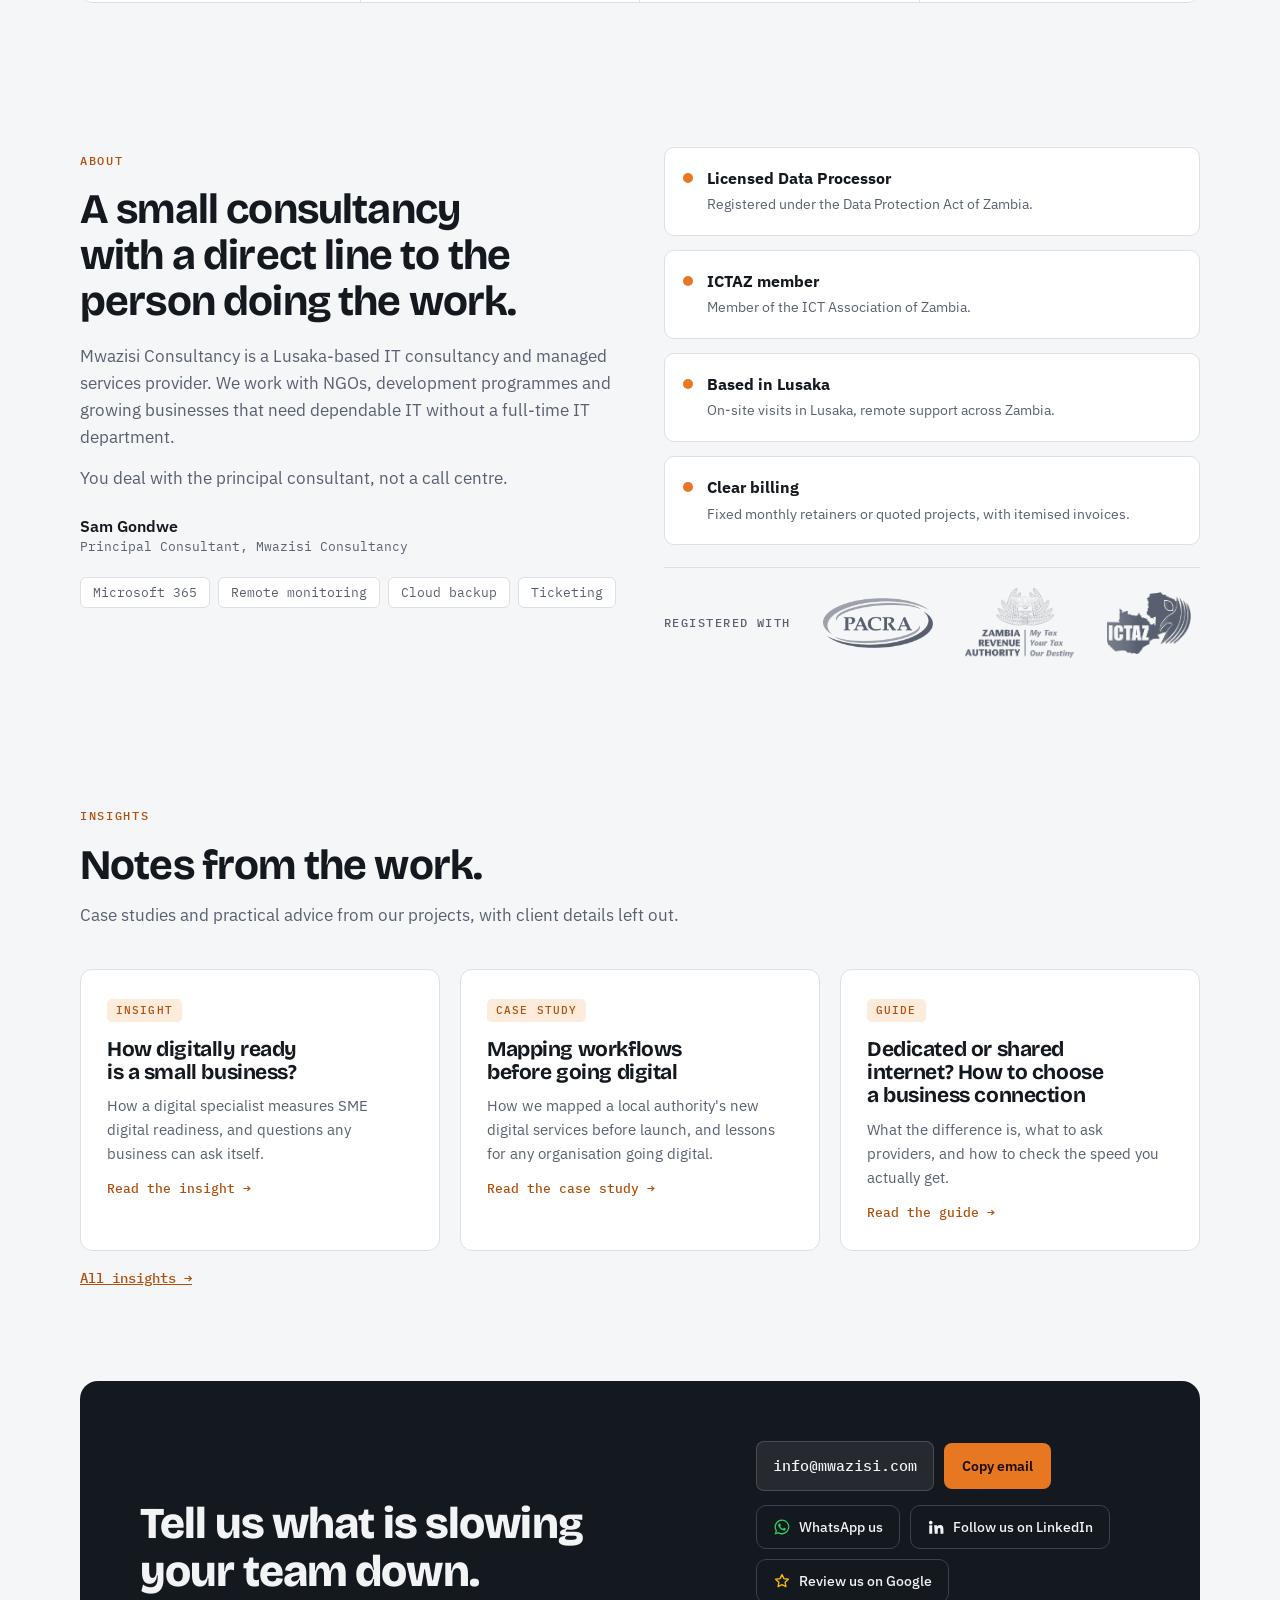
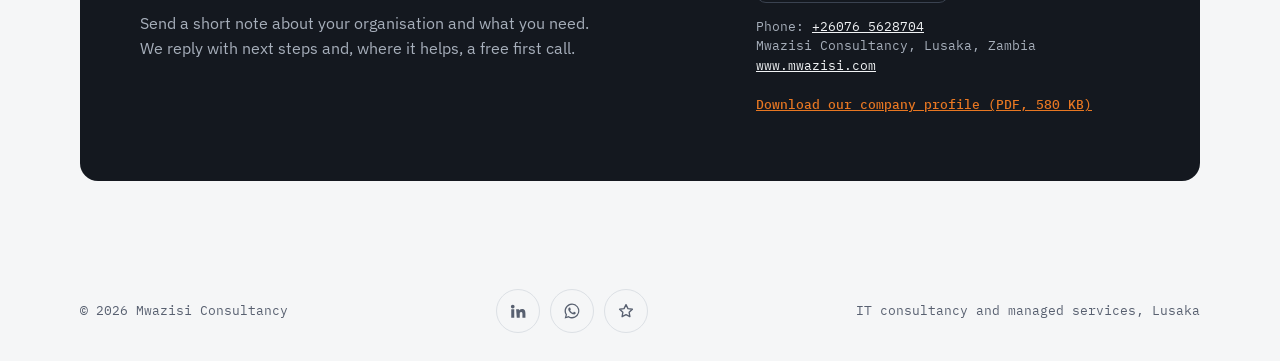
==== commit fc715167: "Add FAQ page with FAQPage structured data, linked from menus and sitemap Co-Authored-By: Claude Opus" ====
--- a/index.html
+++ b/index.html
@@ -217,7 +217,7 @@
 .brand{display:flex;align-items:center;gap:10px;font:800 20px/1 var(--font-display);letter-spacing:-.02em;text-decoration:none}
 .logo{height:40px;width:auto;display:block;color:var(--fg)}
 .sr{position:absolute;width:1px;height:1px;overflow:hidden;clip:rect(0 0 0 0);white-space:nowrap}
-nav ul{display:flex;gap:22px;list-style:none;margin:0;padding:0;flex-wrap:wrap}
+nav ul{display:flex;gap:6px 22px;list-style:none;margin:0;padding:0;flex-wrap:wrap}
 nav ul a{text-decoration:none;font-size:14px;font-weight:500;color:var(--muted)}
 nav ul a:hover{color:var(--fg)}
 
@@ -354,6 +354,7 @@
   .step:nth-child(-n+2){border-bottom:1px solid var(--line)}
 }
 @media (max-width:600px){
+  nav ul{gap:4px 16px}
   .grid,.steps{grid-template-columns:1fr}
   .step{border-right:0;border-bottom:1px solid var(--line)}
   .step:last-child{border-bottom:0}
@@ -379,6 +380,7 @@
       <li><a href="#process">How we work</a></li>
       <li><a href="#about">About</a></li>
       <li><a href="insights/">Insights</a></li>
+      <li><a href="faq/">FAQ</a></li>
       <li><a href="#contact">Contact</a></li>
     </ul>
   </nav>
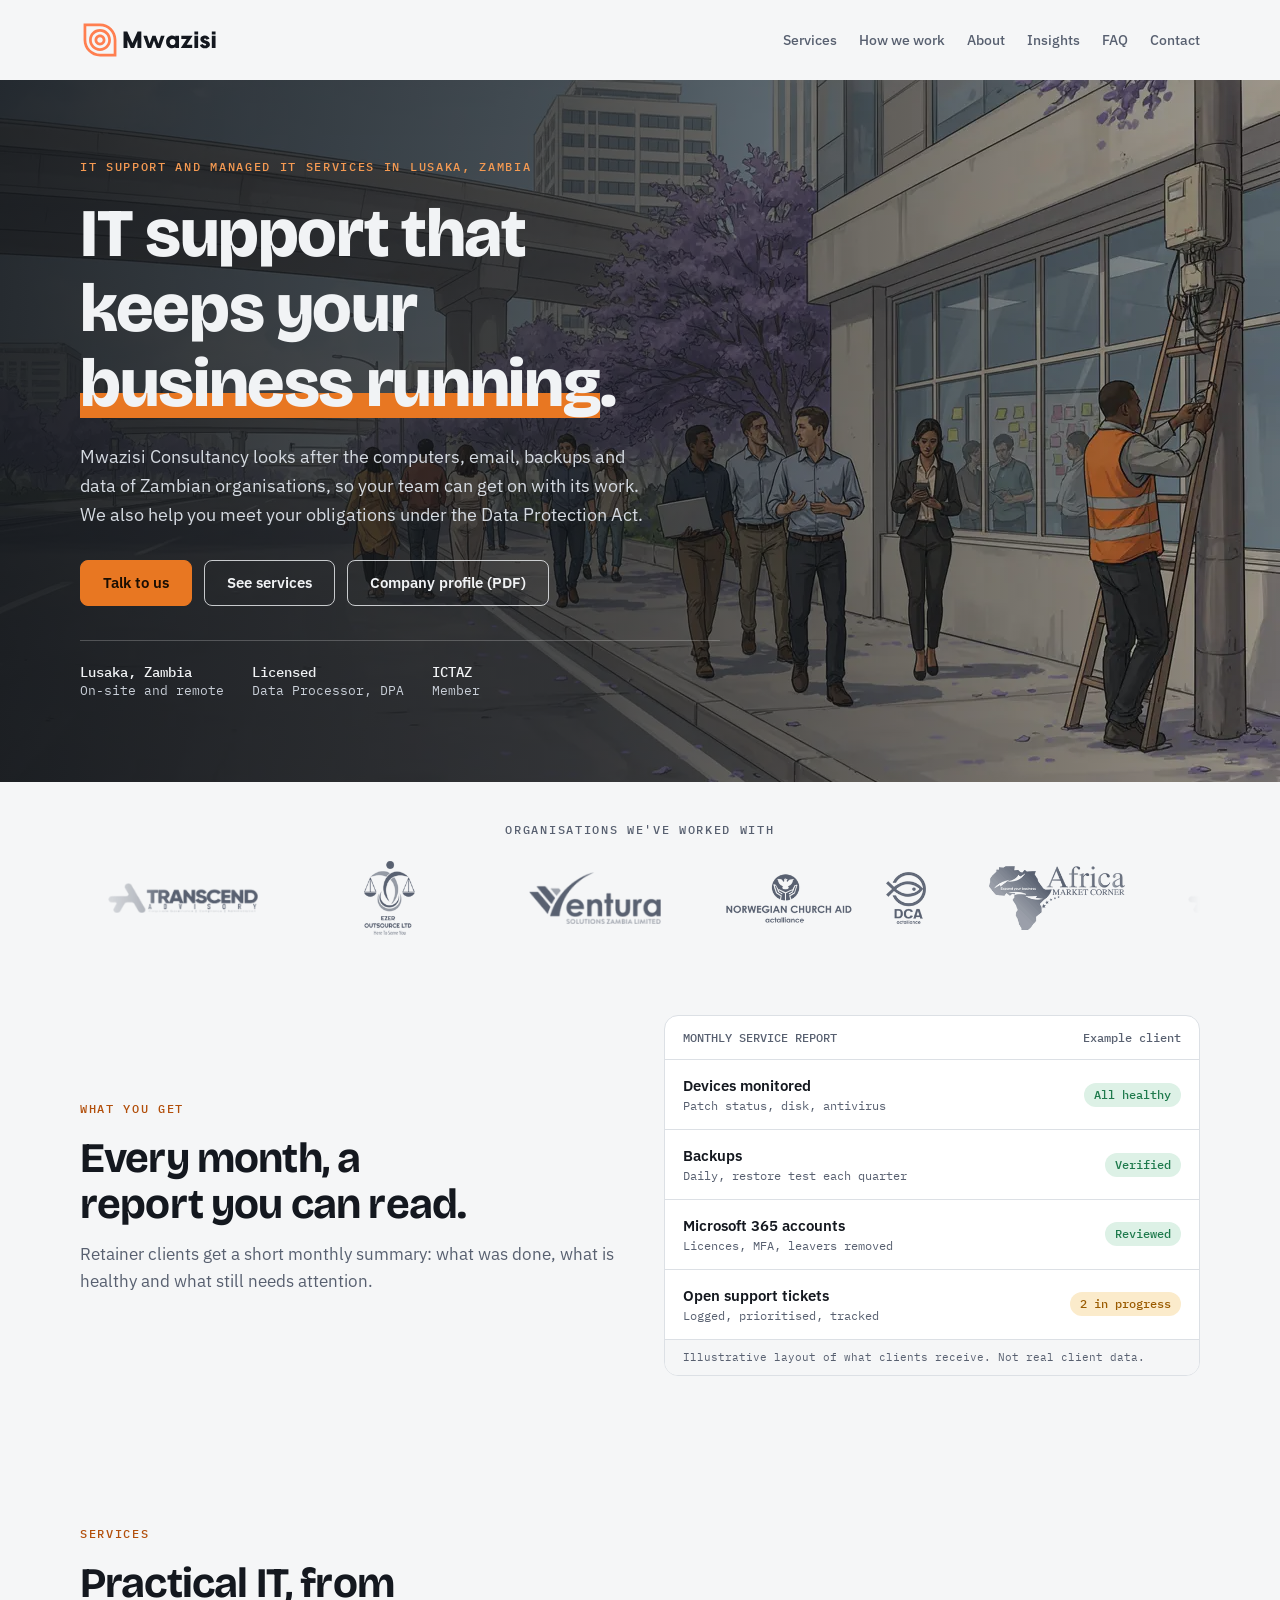
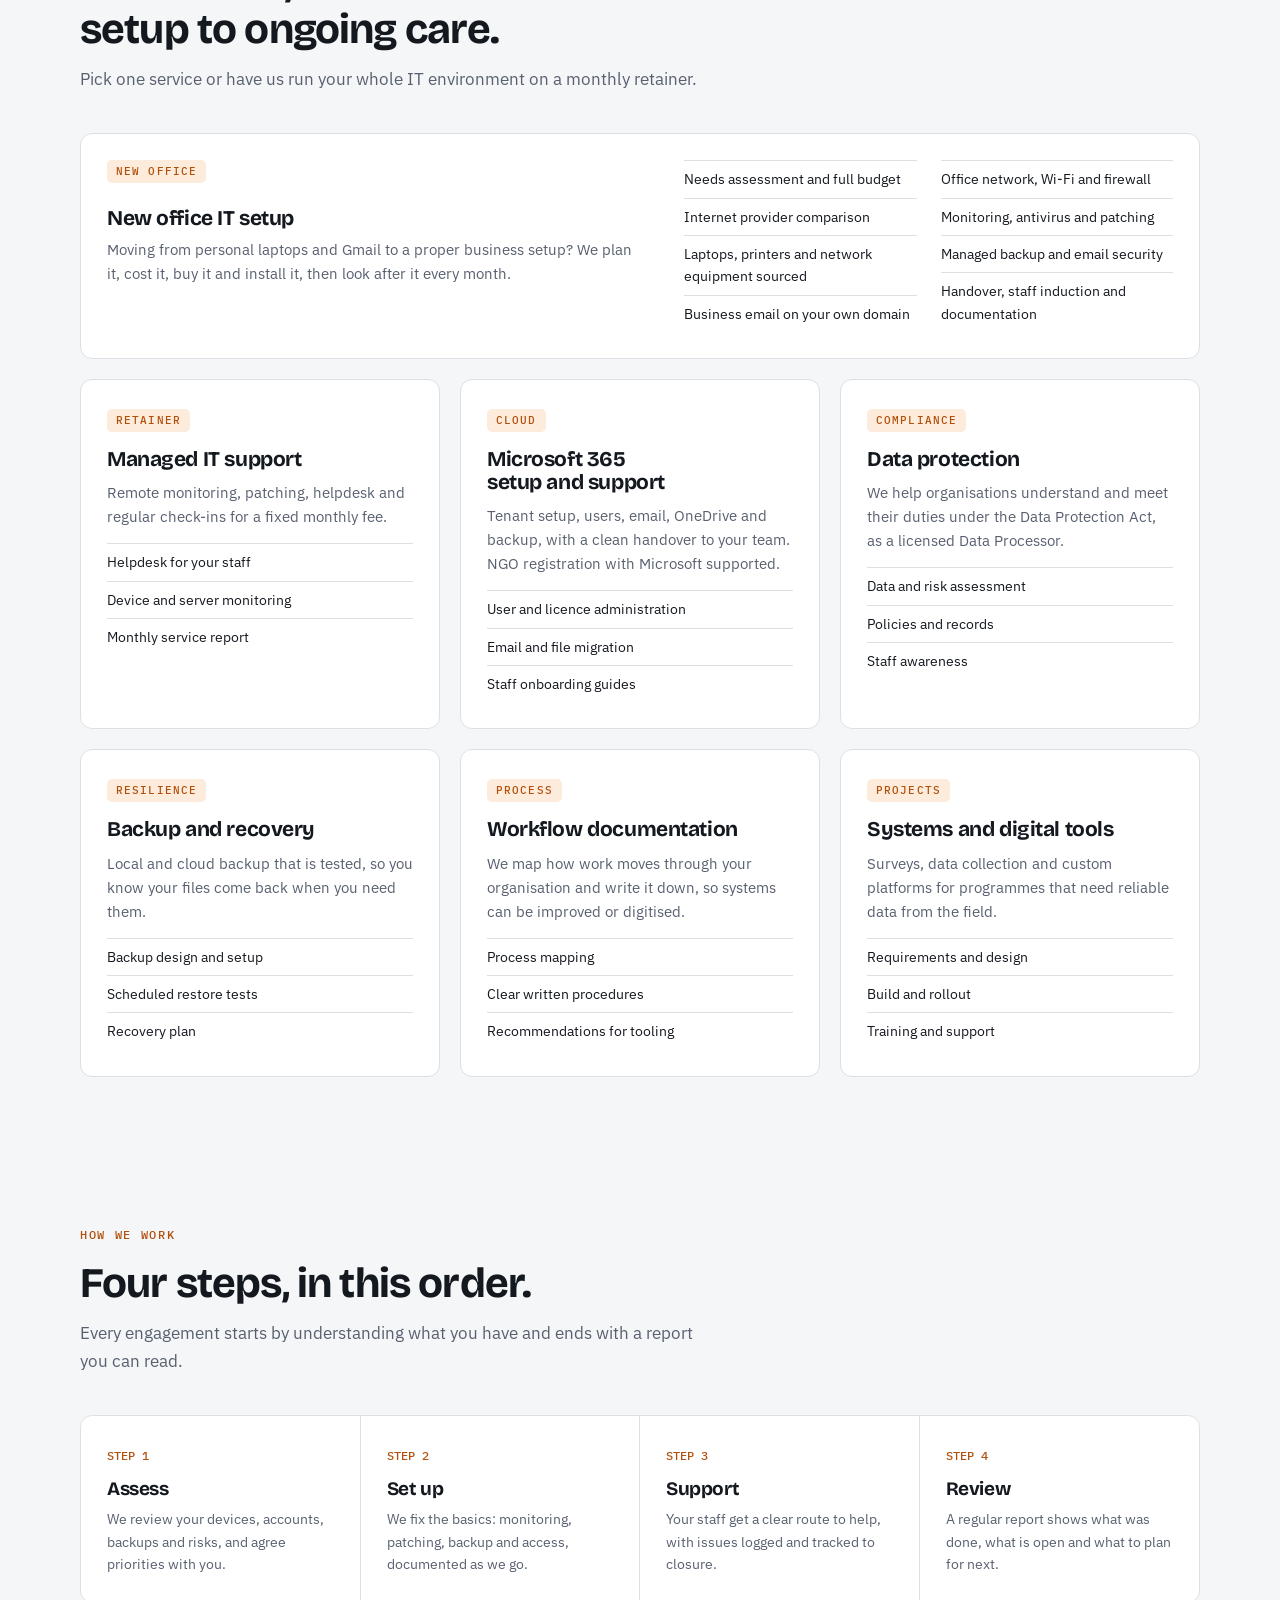
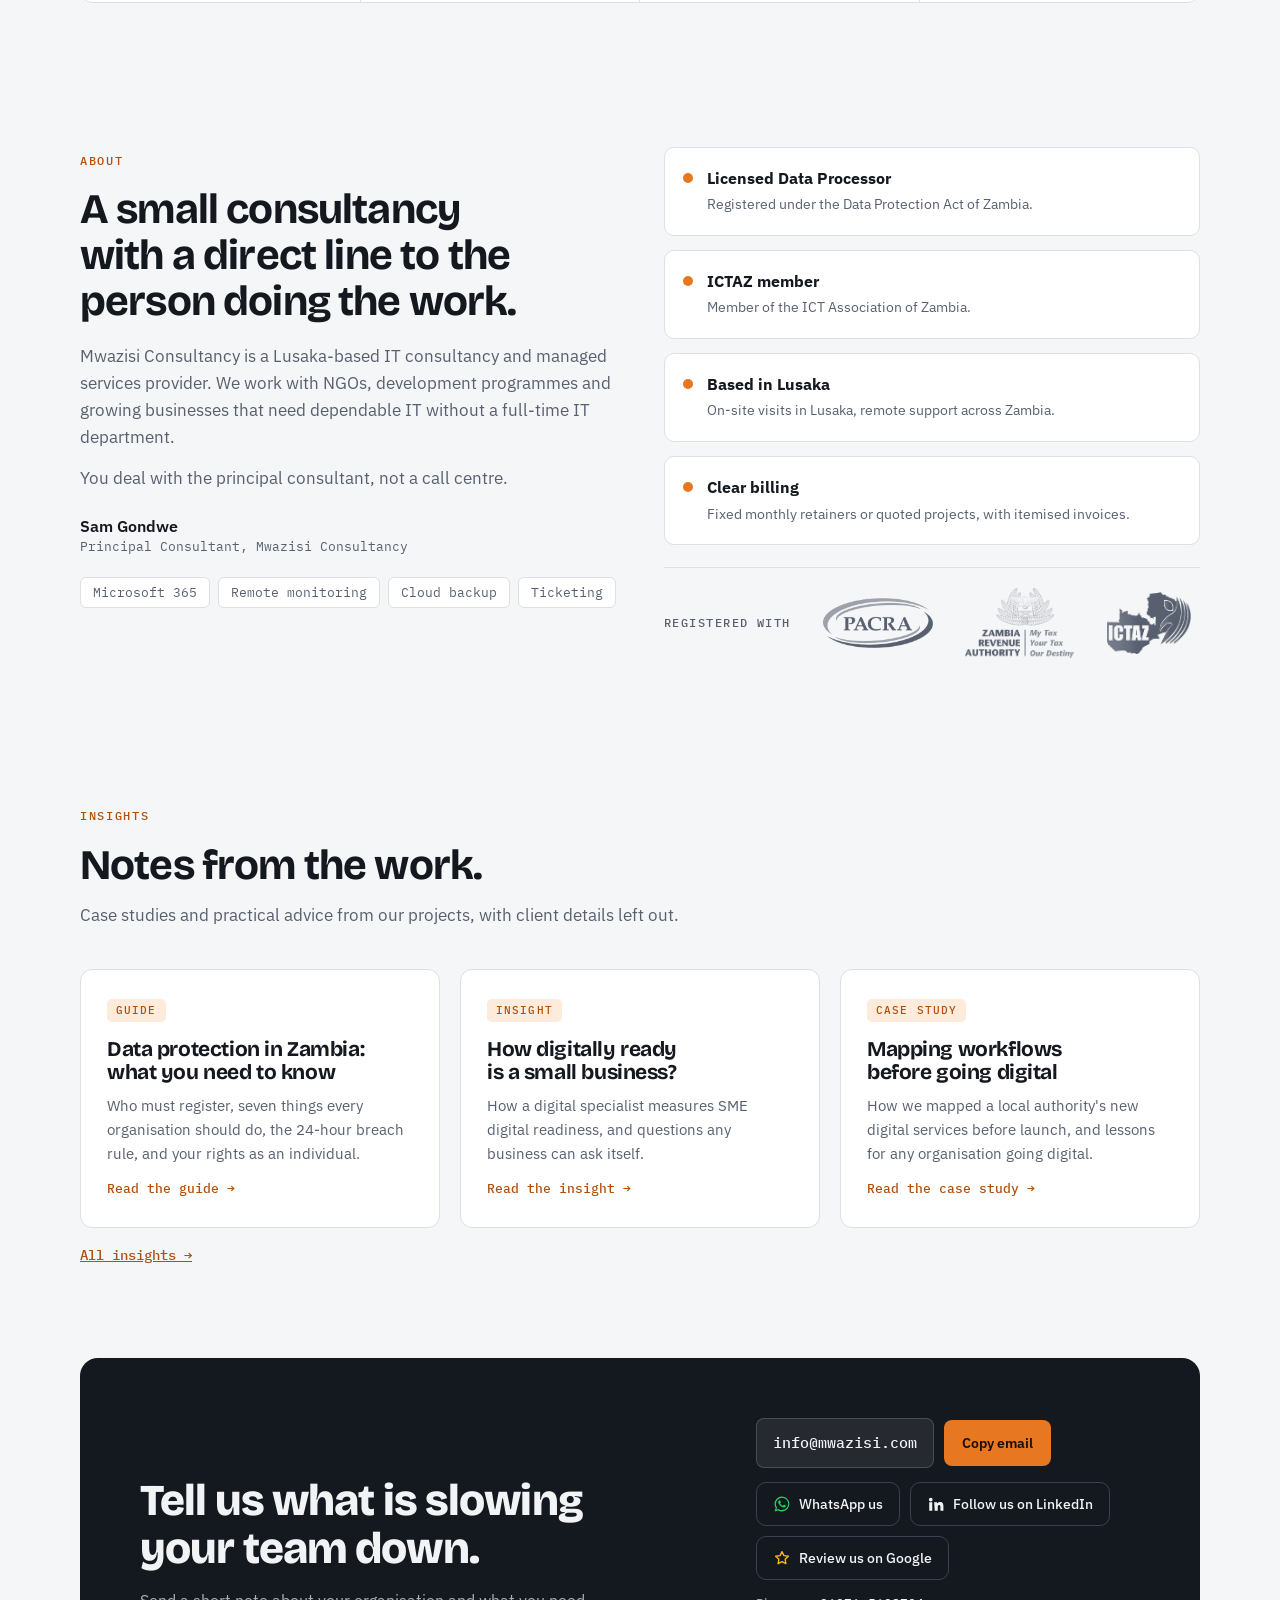
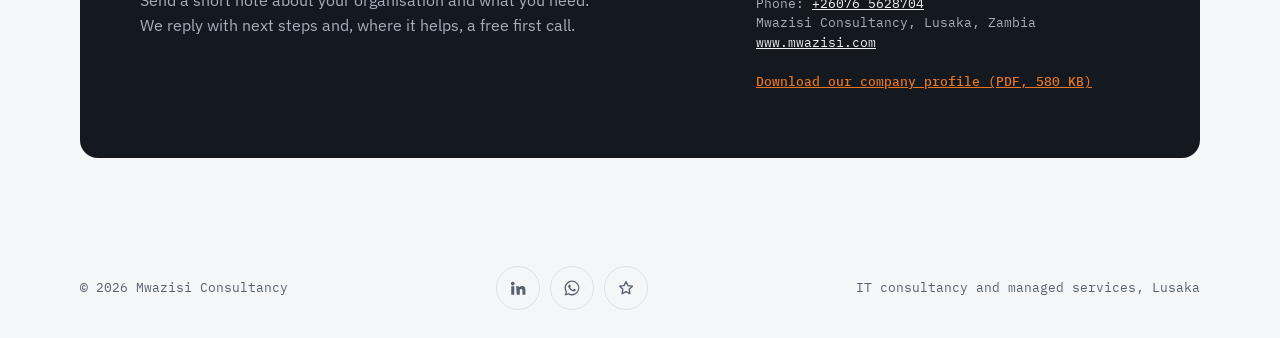
==== commit 57cd2a53: "Add data protection in Zambia guide to Insights Co-Authored-By: Claude Opus 5.5 <noreply@anthropic.c" ====
--- a/index.html
+++ b/index.html
@@ -4,16 +4,18 @@
 <meta charset="utf-8">
 <meta name="viewport" content="width=device-width, initial-scale=1">
 <meta name="description" content="IT support, Microsoft 365, backups, data protection and digital tools for NGOs and businesses in Lusaka and across Zambia. Monthly retainers with clear reports.">
-<title>Mwazisi Consultancy | IT Support and Managed IT Services in Lusaka, Zambia</title>
+<title>IT Support and Managed IT Services in Lusaka | Mwazisi</title>
 <link rel="canonical" href="https://www.mwazisi.com/">
 <meta property="og:type" content="website">
 <meta property="og:site_name" content="Mwazisi Consultancy">
-<meta property="og:title" content="Mwazisi Consultancy | IT Support and Managed IT Services in Lusaka, Zambia">
+<meta property="og:title" content="IT Support and Managed IT Services in Lusaka | Mwazisi">
 <meta property="og:description" content="IT support, Microsoft 365, backups, data protection and digital tools for NGOs and businesses in Lusaka and across Zambia. Monthly retainers with clear reports.">
 <meta property="og:url" content="https://www.mwazisi.com/">
 <meta property="og:image" content="https://www.mwazisi.com/assets/og-image.png">
 <meta property="og:image:width" content="1200">
 <meta property="og:image:height" content="630">
+<meta property="og:image:alt" content="Mwazisi Consultancy: IT support and managed IT services in Lusaka, Zambia">
+<meta property="og:locale" content="en_GB">
 <meta name="twitter:card" content="summary_large_image">
 <script type="application/ld+json">
 {
@@ -550,6 +552,12 @@
       <p>Case studies and practical advice from our projects, with client details left out.</p>
     </div>
     <div class="grid">
+      <a class="card insight" href="insights/data-protection-in-zambia.html">
+        <span class="tag">Guide</span>
+        <h3>Data protection in Zambia: what you need to know</h3>
+        <p>Who must register, seven things every organisation should do, the 24-hour breach rule, and your rights as an individual.</p>
+        <span class="more">Read the guide →</span>
+      </a>
       <a class="card insight" href="insights/assessing-sme-digital-readiness.html">
         <span class="tag">Insight</span>
         <h3>How digitally ready is a small business?</h3>
@@ -561,12 +569,6 @@
         <h3>Mapping workflows before going digital</h3>
         <p>How we mapped a local authority's new digital services before launch, and lessons for any organisation going digital.</p>
         <span class="more">Read the case study →</span>
-      </a>
-      <a class="card insight" href="insights/dedicated-vs-shared-internet.html">
-        <span class="tag">Guide</span>
-        <h3>Dedicated or shared internet? How to choose a business connection</h3>
-        <p>What the difference is, what to ask providers, and how to check the speed you actually get.</p>
-        <span class="more">Read the guide →</span>
       </a>
     </div>
     <p class="all"><a href="insights/">All insights →</a></p>
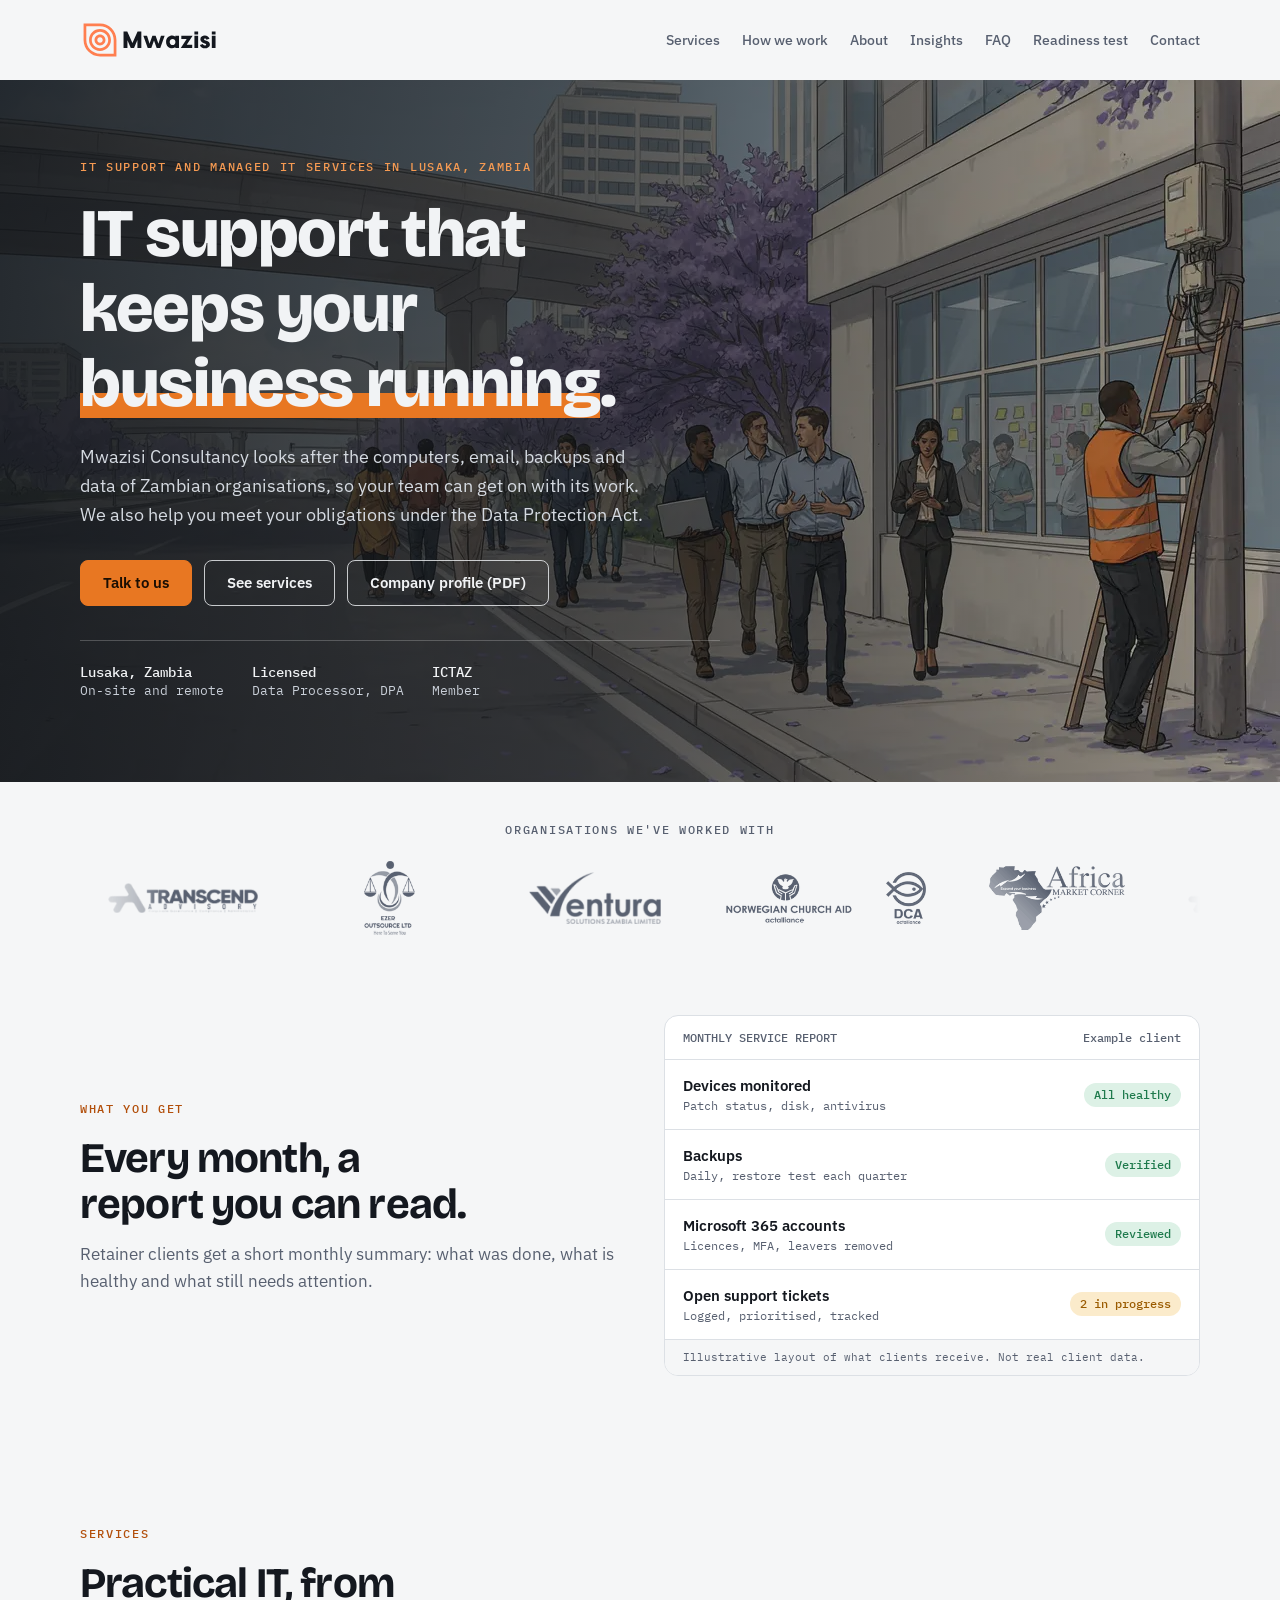
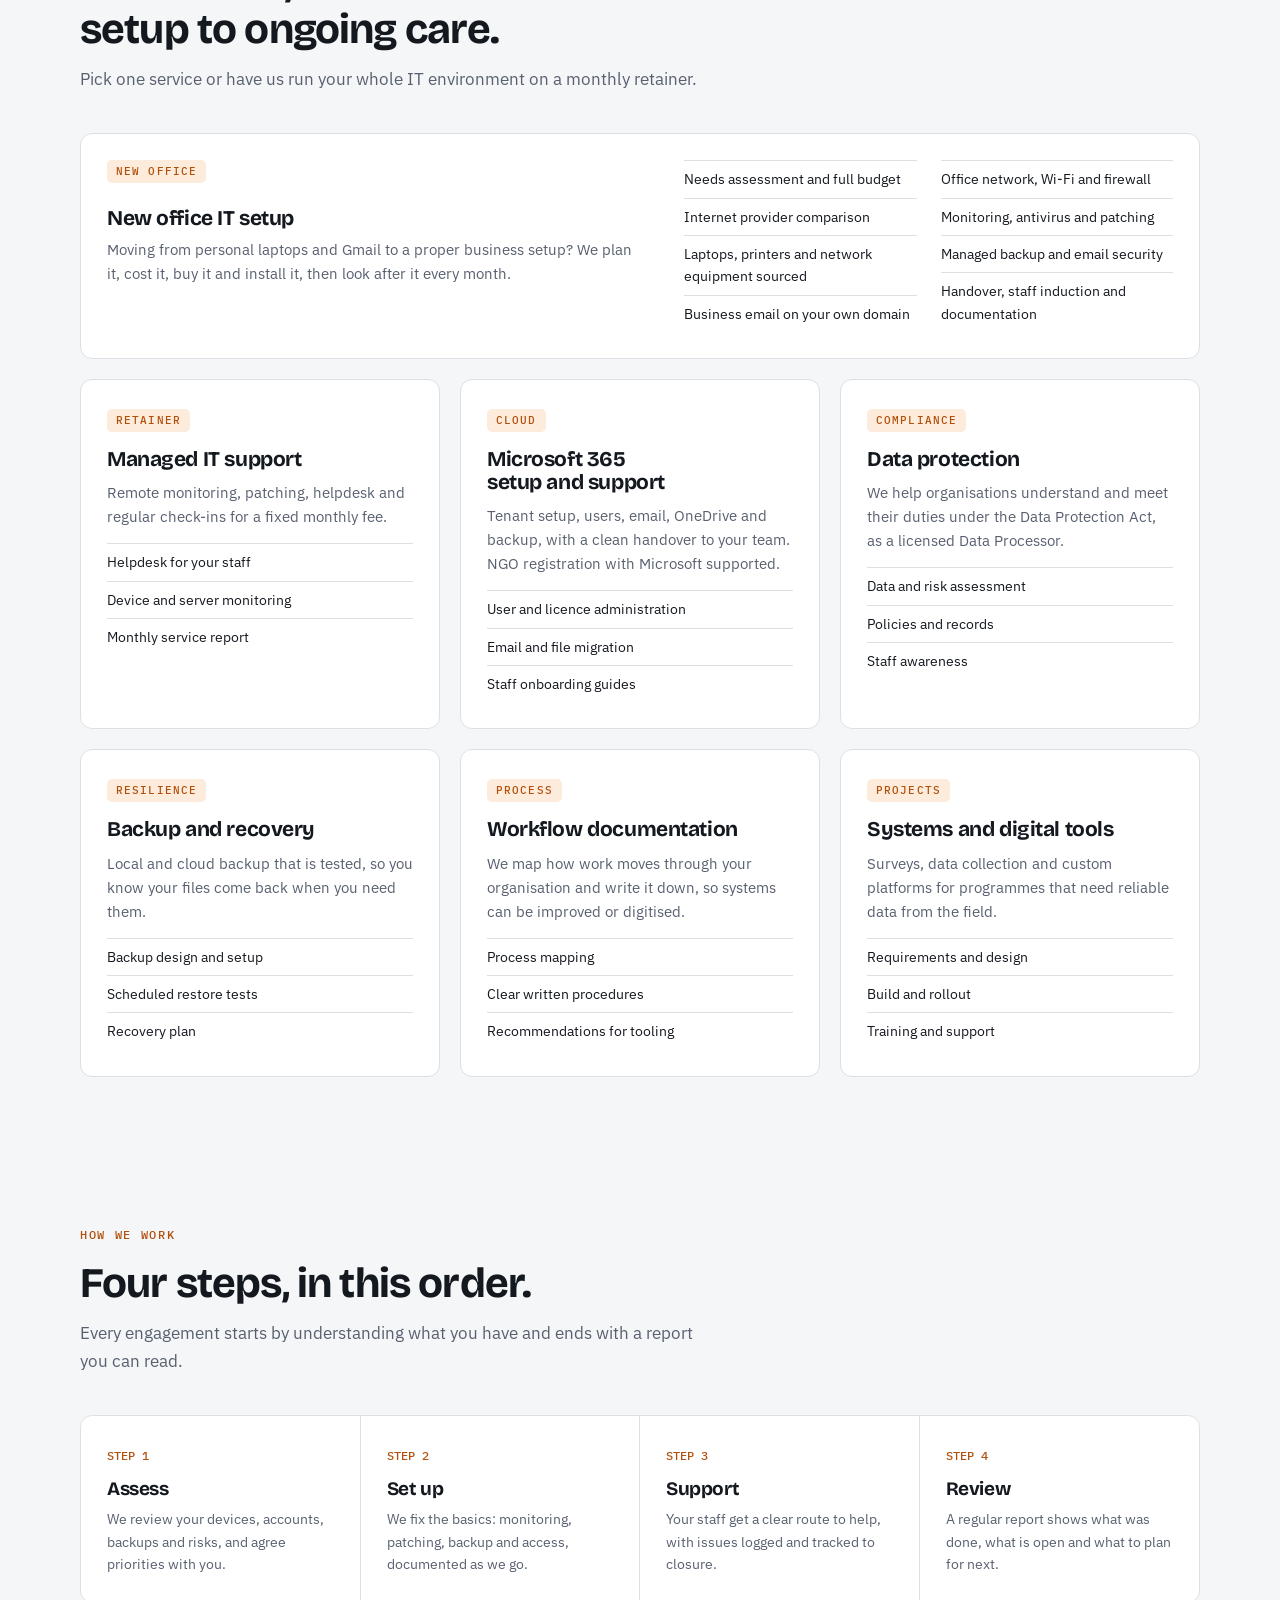
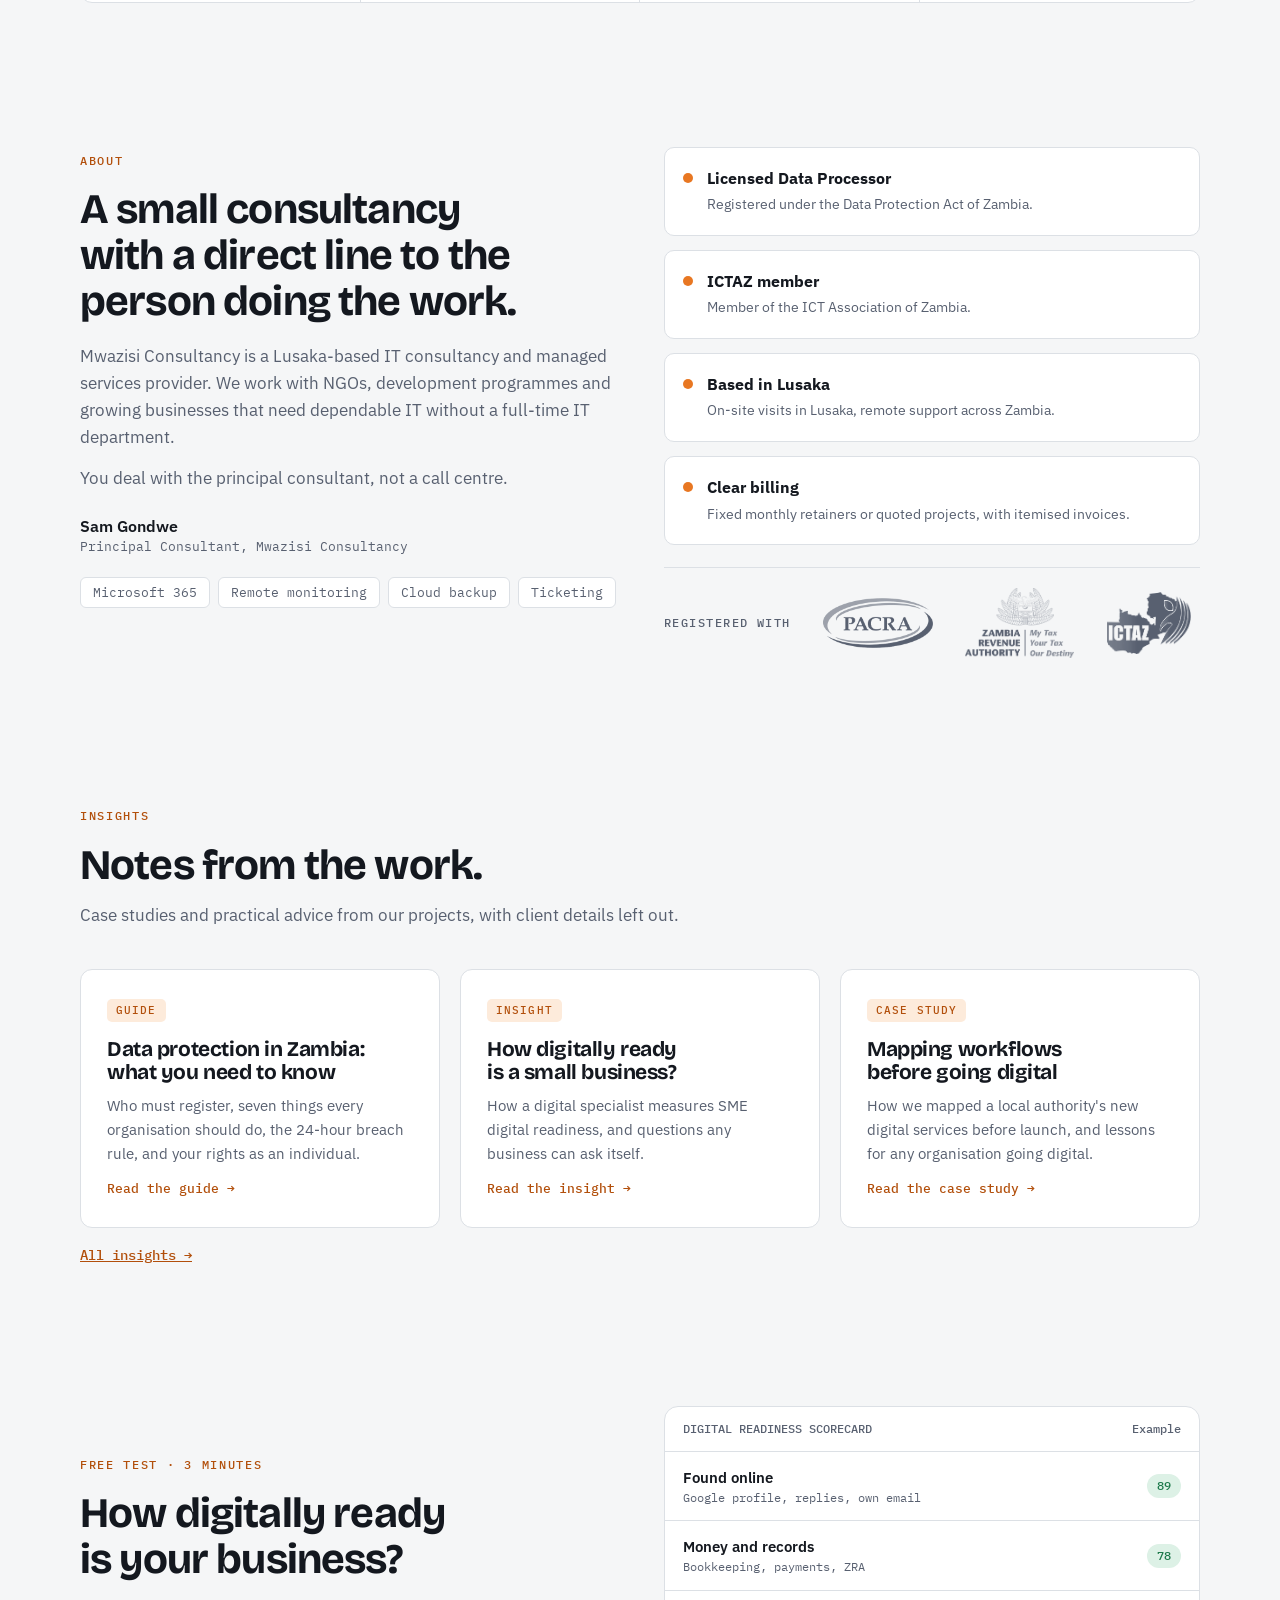
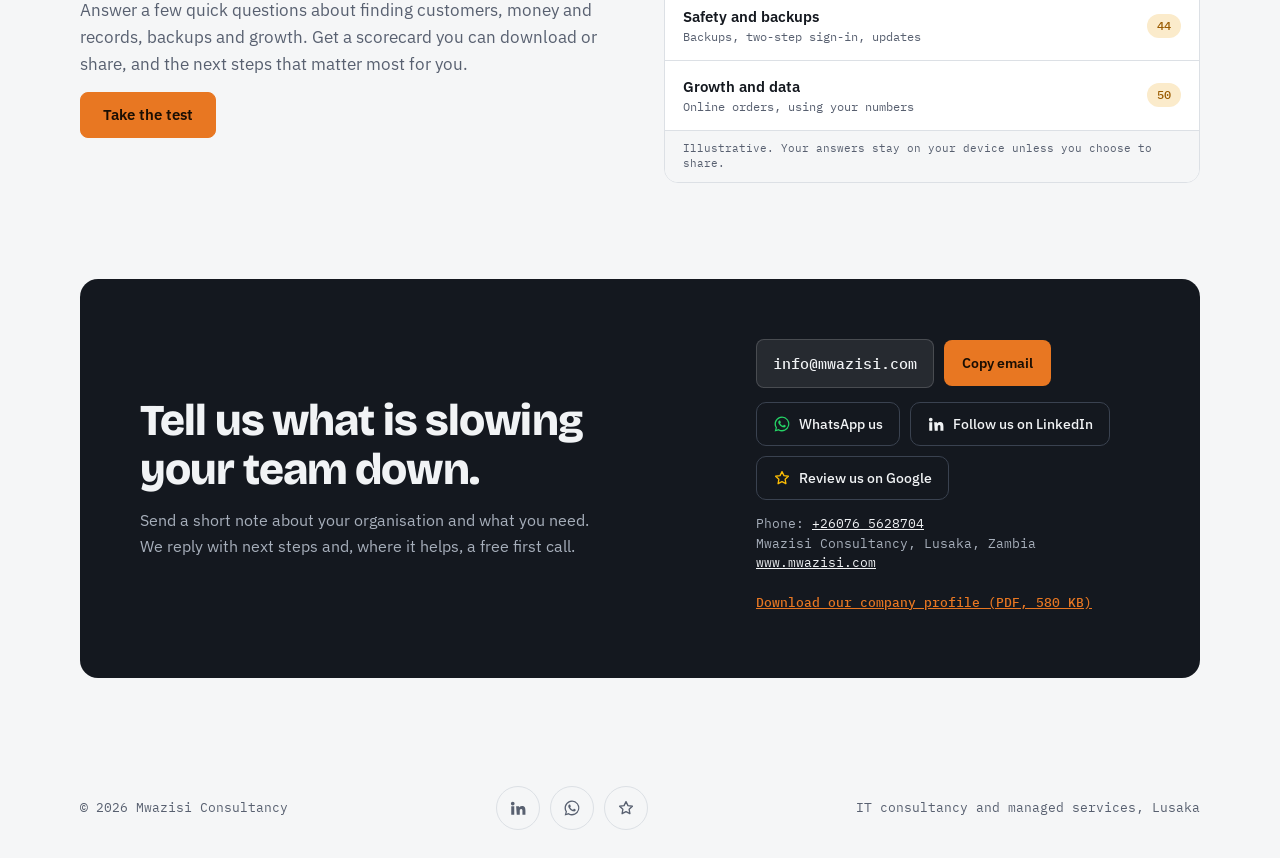
==== commit 812ccb13: "Add digital readiness test with shareable scorecard A free self-assessment for individuals, small bu" ====
--- a/index.html
+++ b/index.html
@@ -383,6 +383,7 @@
       <li><a href="#about">About</a></li>
       <li><a href="insights/">Insights</a></li>
       <li><a href="faq/">FAQ</a></li>
+      <li><a href="digital-readiness/">Readiness test</a></li>
       <li><a href="#contact">Contact</a></li>
     </ul>
   </nav>
@@ -574,6 +575,23 @@
     <p class="all"><a href="insights/">All insights →</a></p>
   </section>
 
+  <section id="readiness" class="report">
+    <div class="head">
+      <span class="eyebrow">Free test · 3 minutes</span>
+      <h2>How digitally ready is your business?</h2>
+      <p>Answer a few quick questions about finding customers, money and records, backups and growth. Get a scorecard you can download or share, and the next steps that matter most for you.</p>
+      <p><a class="btn primary" href="digital-readiness/">Take the test</a></p>
+    </div>
+    <aside class="panel" aria-label="Example of a digital readiness scorecard">
+      <div class="panel-h"><span>DIGITAL READINESS SCORECARD</span><span>Example</span></div>
+      <div class="row"><div><div class="t">Found online</div><div class="s">Google profile, replies, own email</div></div><span class="pill ok">89</span></div>
+      <div class="row"><div><div class="t">Money and records</div><div class="s">Bookkeeping, payments, ZRA</div></div><span class="pill ok">78</span></div>
+      <div class="row"><div><div class="t">Safety and backups</div><div class="s">Backups, two-step sign-in, updates</div></div><span class="pill warn">44</span></div>
+      <div class="row"><div><div class="t">Growth and data</div><div class="s">Online orders, using your numbers</div></div><span class="pill warn">50</span></div>
+      <div class="panel-f">Illustrative. Your answers stay on your device unless you choose to share.</div>
+    </aside>
+  </section>
+
   <section id="contact" style="padding-top:24px">
     <div class="contact">
       <div>
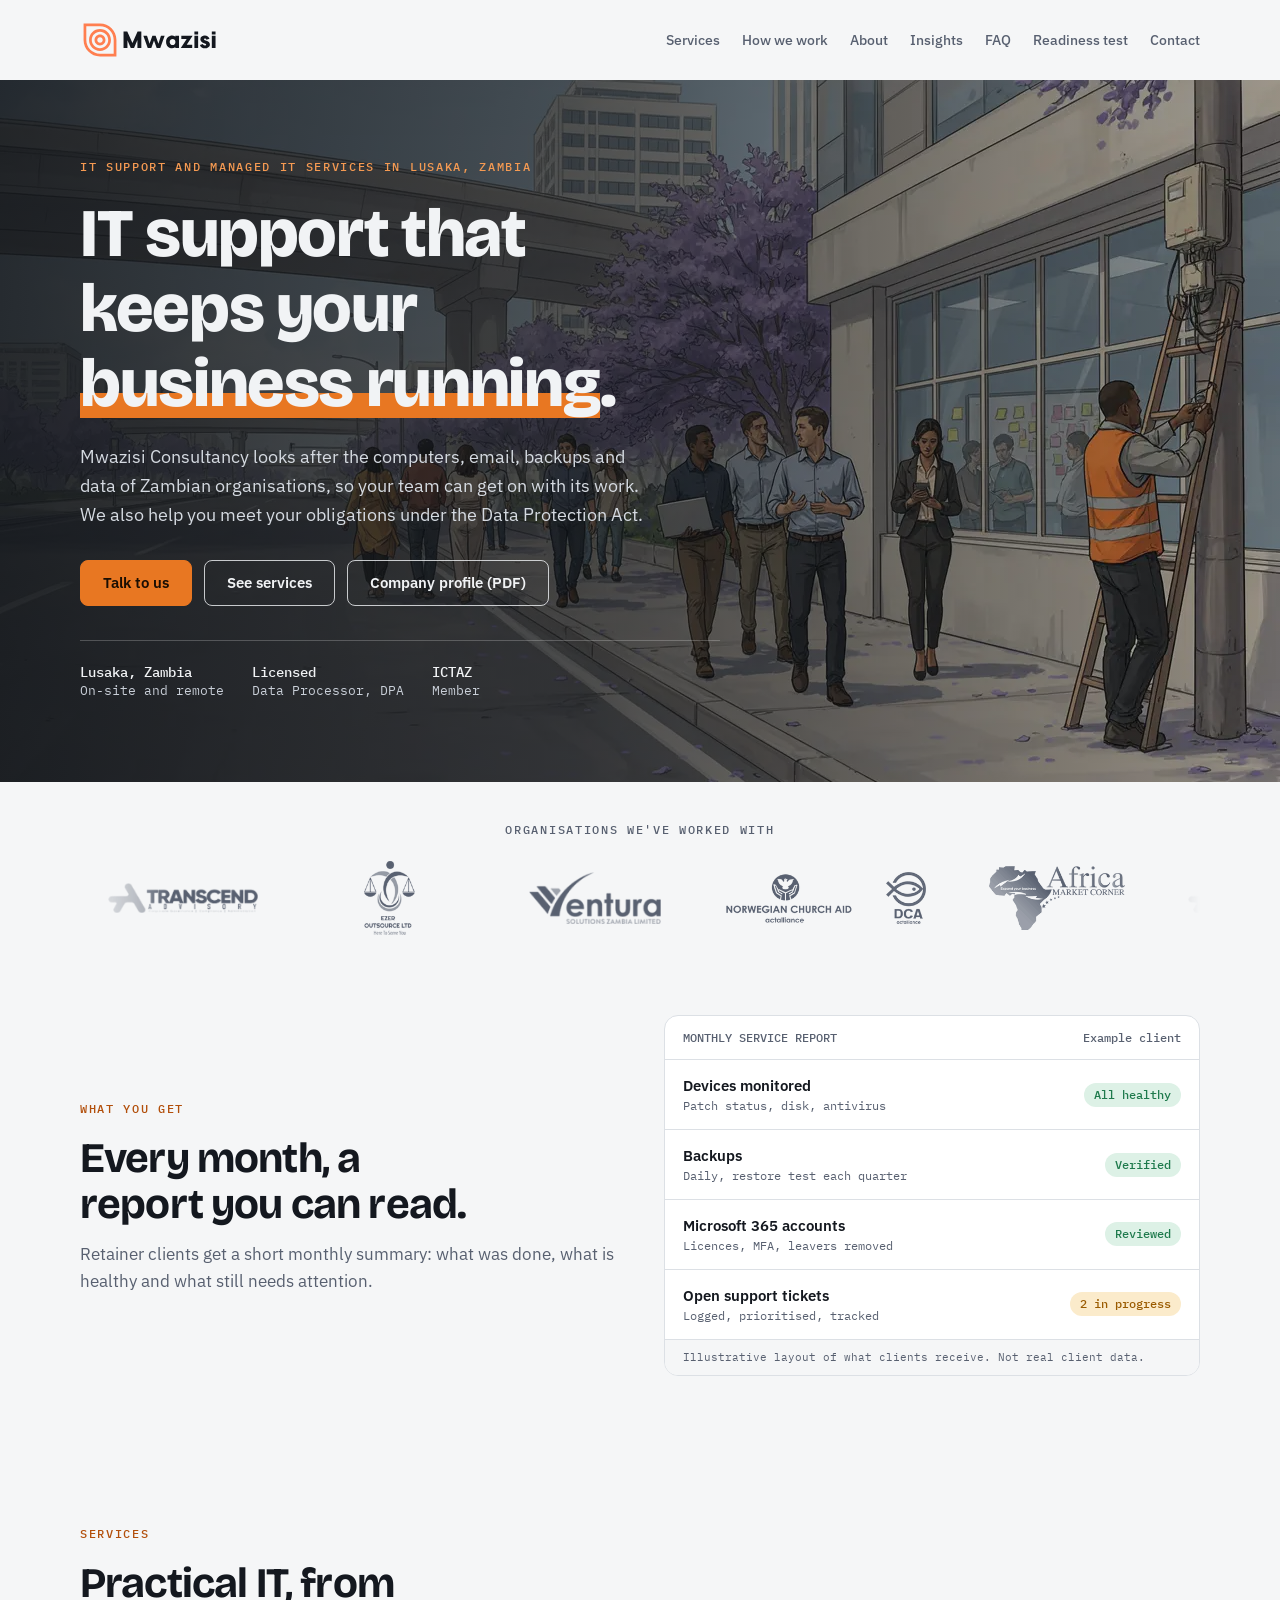
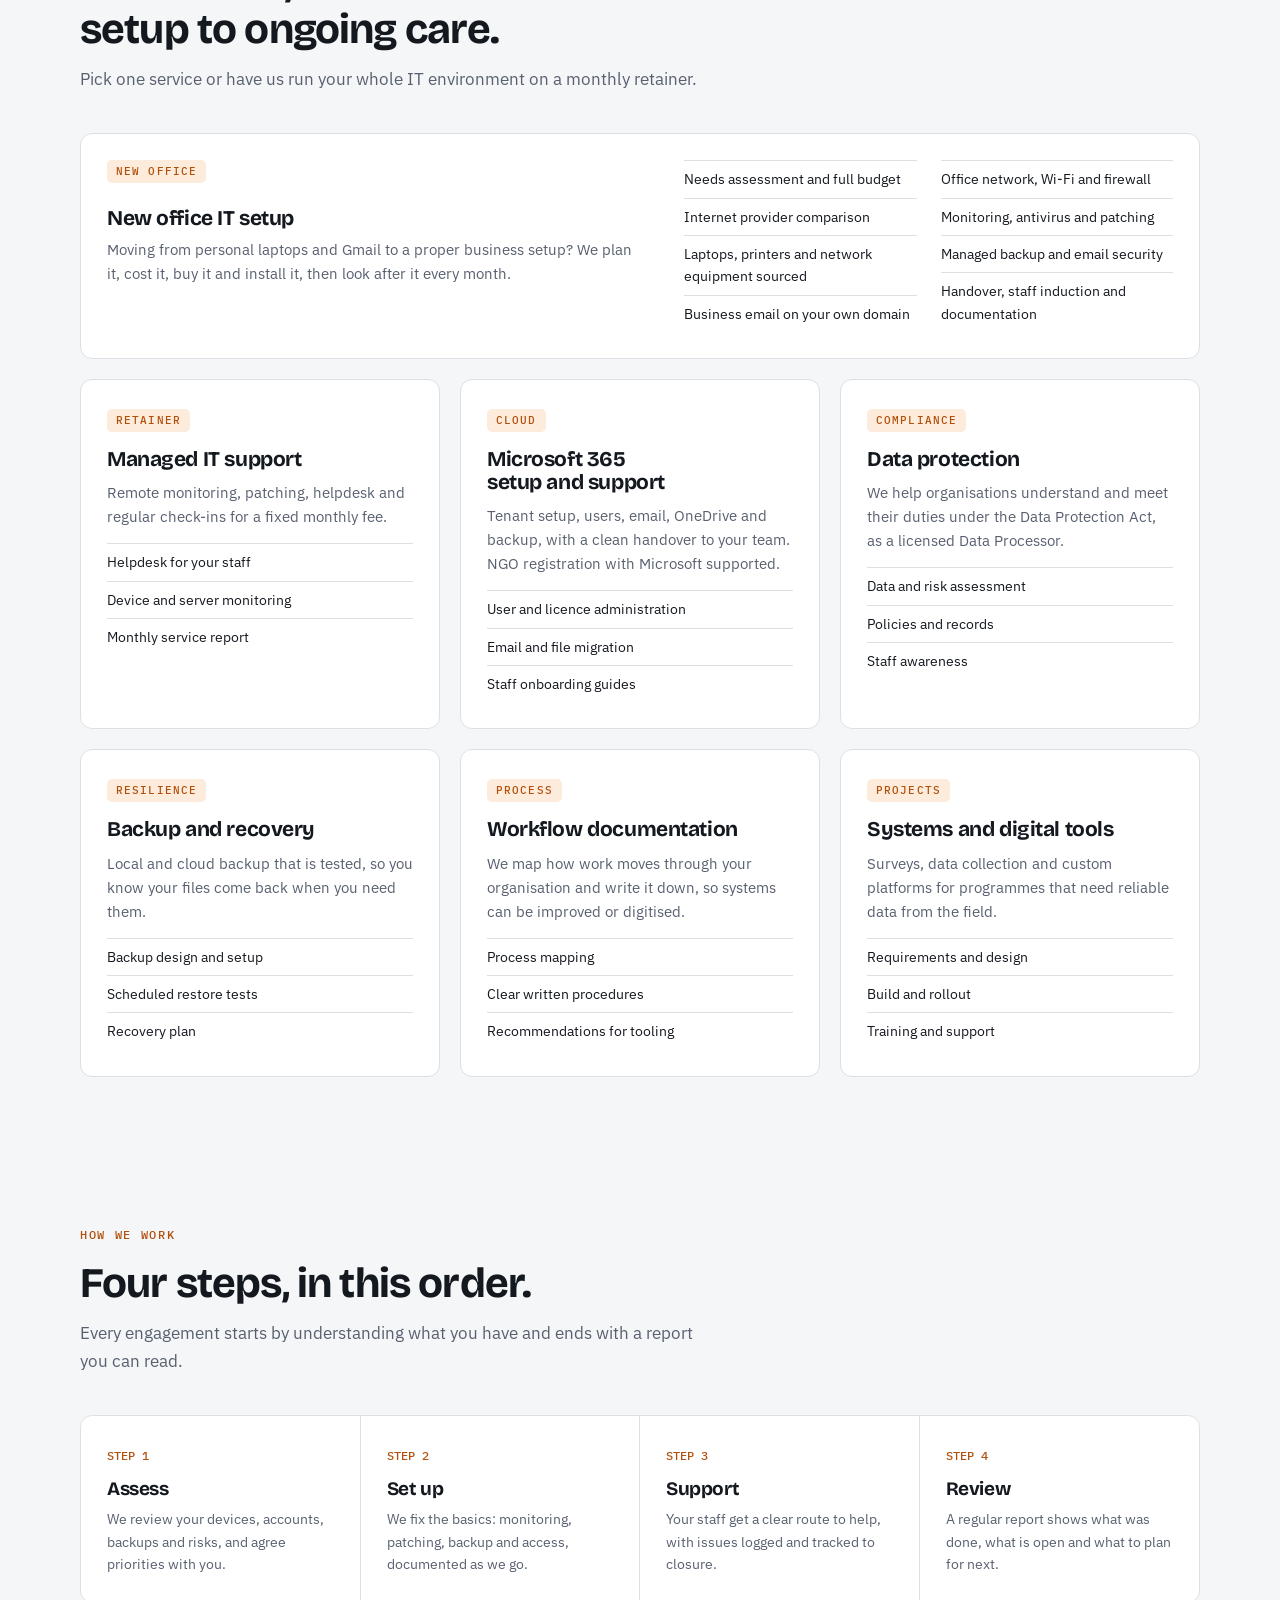
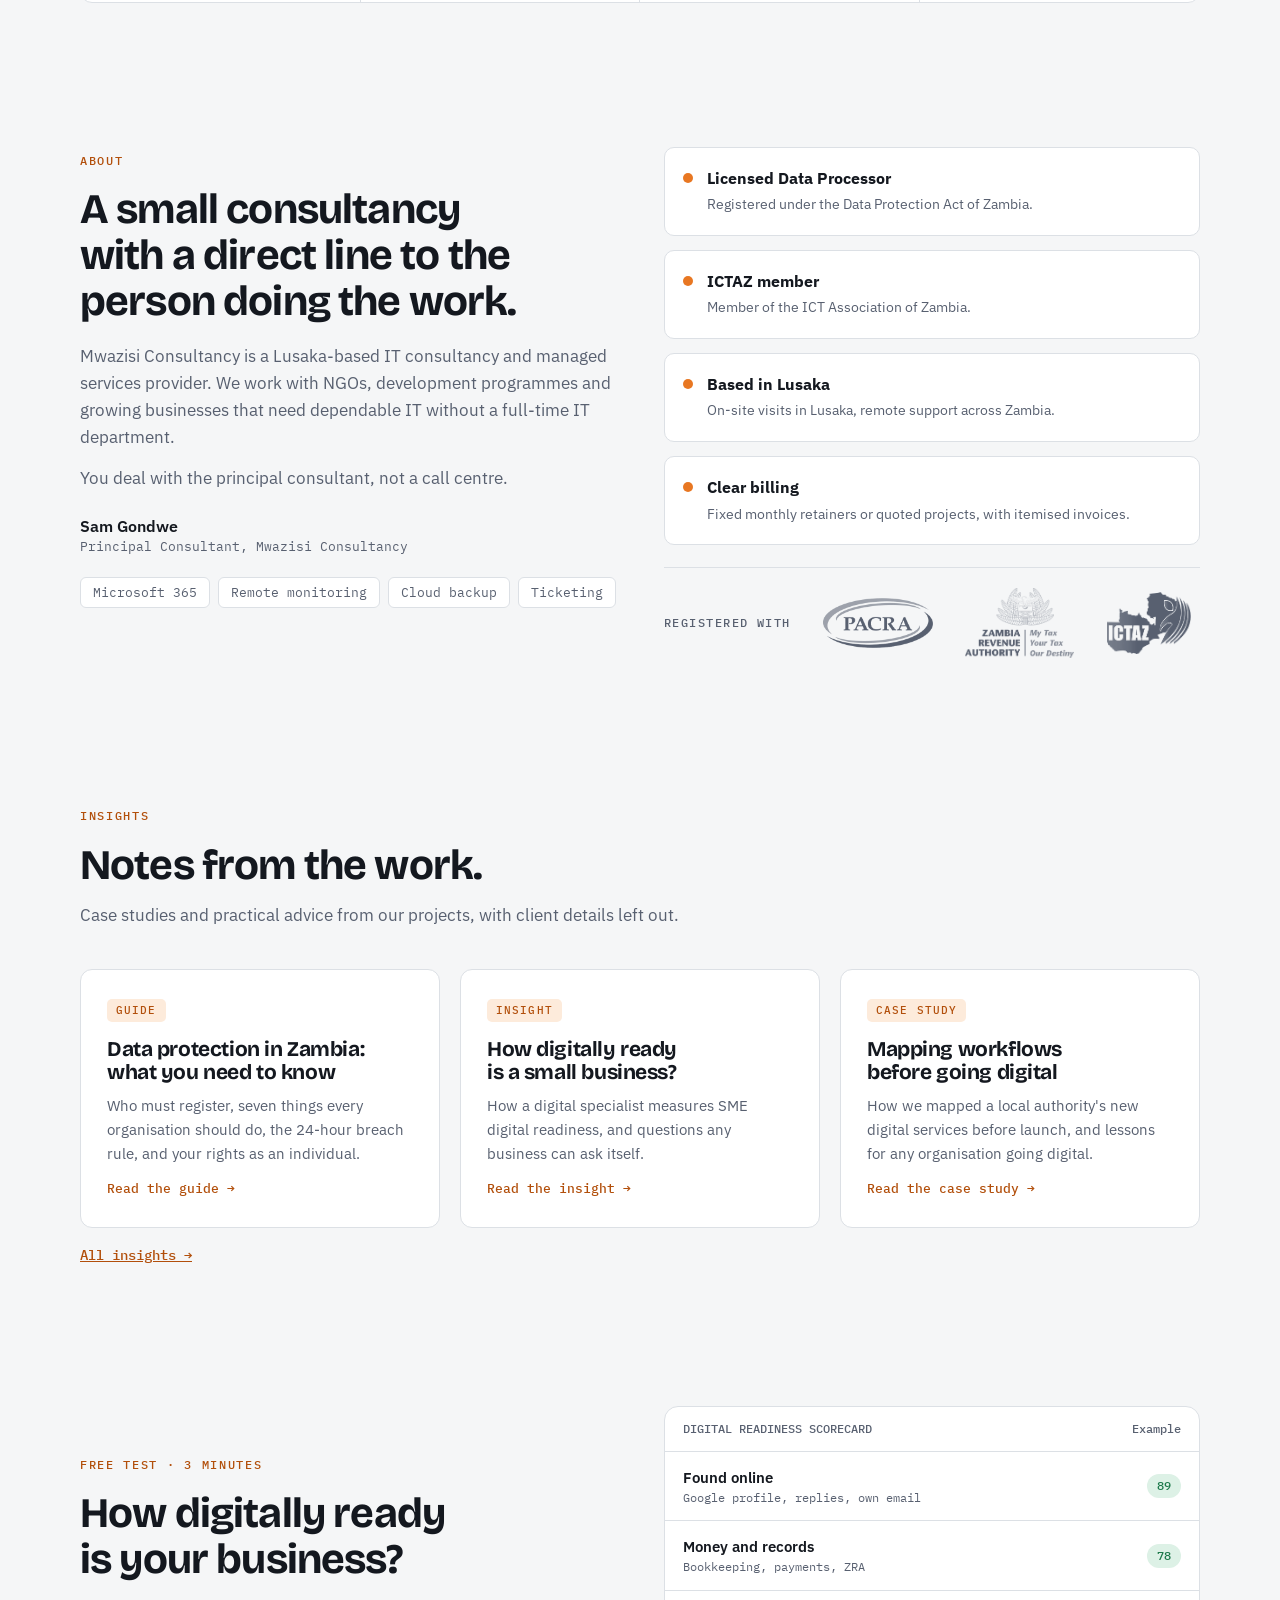
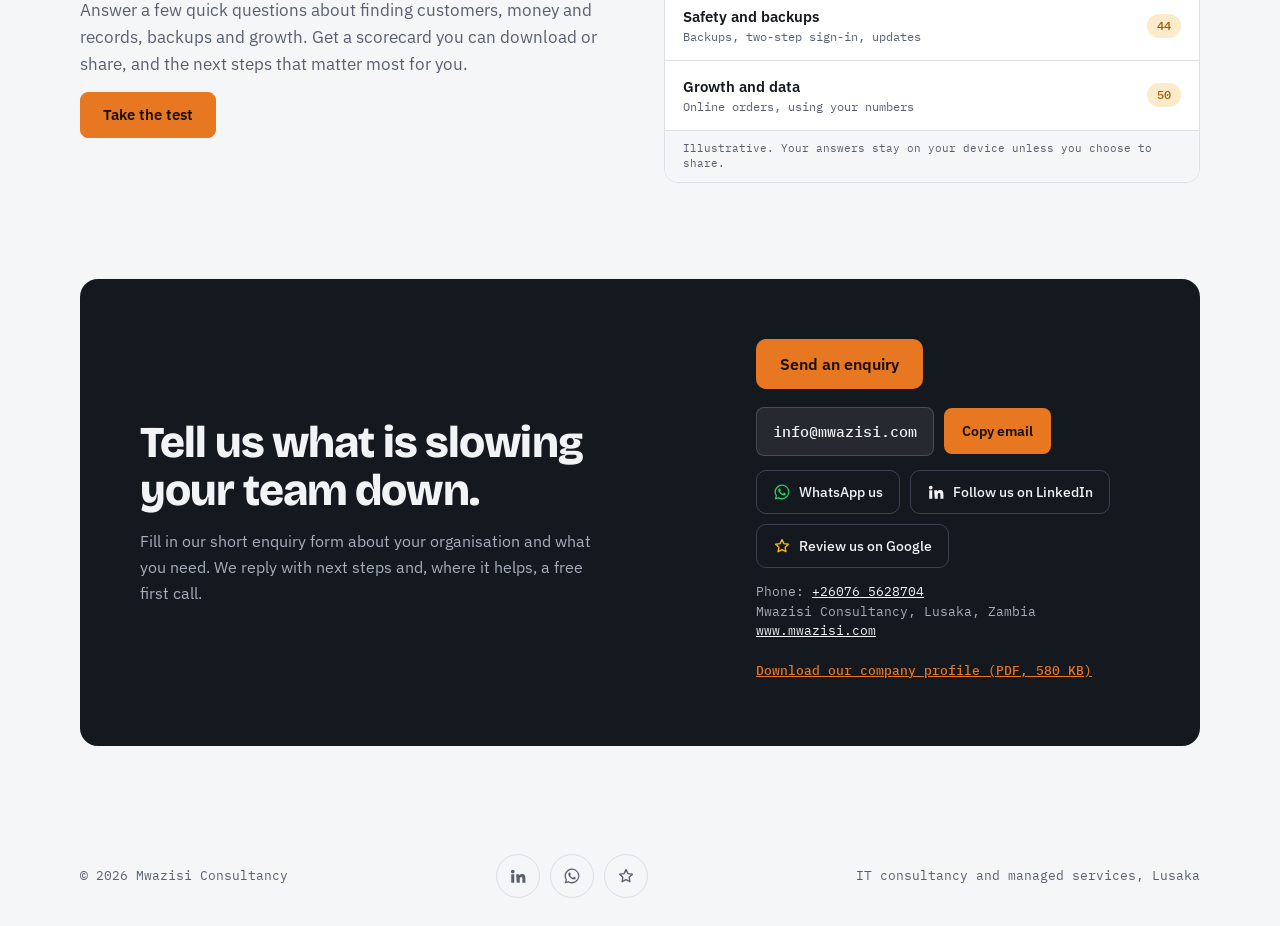
==== commit 8250a9e5: "Add Send an enquiry button linking to the enquiry form Co-Authored-By: Claude Opus 5.5 <noreply@anth" ====
--- a/index.html
+++ b/index.html
@@ -328,6 +328,8 @@
 .contact{background:var(--band);color:var(--band-fg);border-radius:18px;padding:clamp(28px,5vw,60px);display:grid;grid-template-columns:1.2fr .8fr;gap:40px;align-items:center}
 .contact h2{font-size:clamp(28px,4vw,44px);font-weight:800}
 .contact p{margin-top:14px;color:var(--band-muted);max-width:46ch}
+.enquire{display:inline-flex;align-items:center;justify-content:center;min-height:50px;padding:0 24px;margin-bottom:18px;border-radius:10px;background:var(--accent);color:var(--accent-ink);font:600 16px/1 var(--font-body);text-decoration:none}
+.enquire:hover{filter:brightness(1.08)}
 .mail{display:flex;gap:10px;flex-wrap:wrap;align-items:center}
 .mail code{font:500 15px/1.3 var(--font-mono);padding:14px 16px;border-radius:8px;background:rgba(255,255,255,.08);border:1px solid rgba(255,255,255,.16);overflow-wrap:anywhere;user-select:all}
 .mail button{min-height:46px;padding:0 18px;border-radius:8px;border:0;background:var(--accent);color:var(--accent-ink);font:600 14px var(--font-body);cursor:pointer}
@@ -596,9 +598,10 @@
     <div class="contact">
       <div>
         <h2>Tell us what is slowing your team down.</h2>
-        <p>Send a short note about your organisation and what you need. We reply with next steps and, where it helps, a free first call.</p>
+        <p>Fill in our short enquiry form about your organisation and what you need. We reply with next steps and, where it helps, a free first call.</p>
       </div>
       <div>
+        <a class="enquire" href="https://forms.cloud.microsoft/r/iQzCTrLuWx" target="_blank" rel="noopener">Send an enquiry</a>
         <div class="mail">
           <code id="email">info@mwazisi.com</code>
           <button type="button" id="copy">Copy email</button>
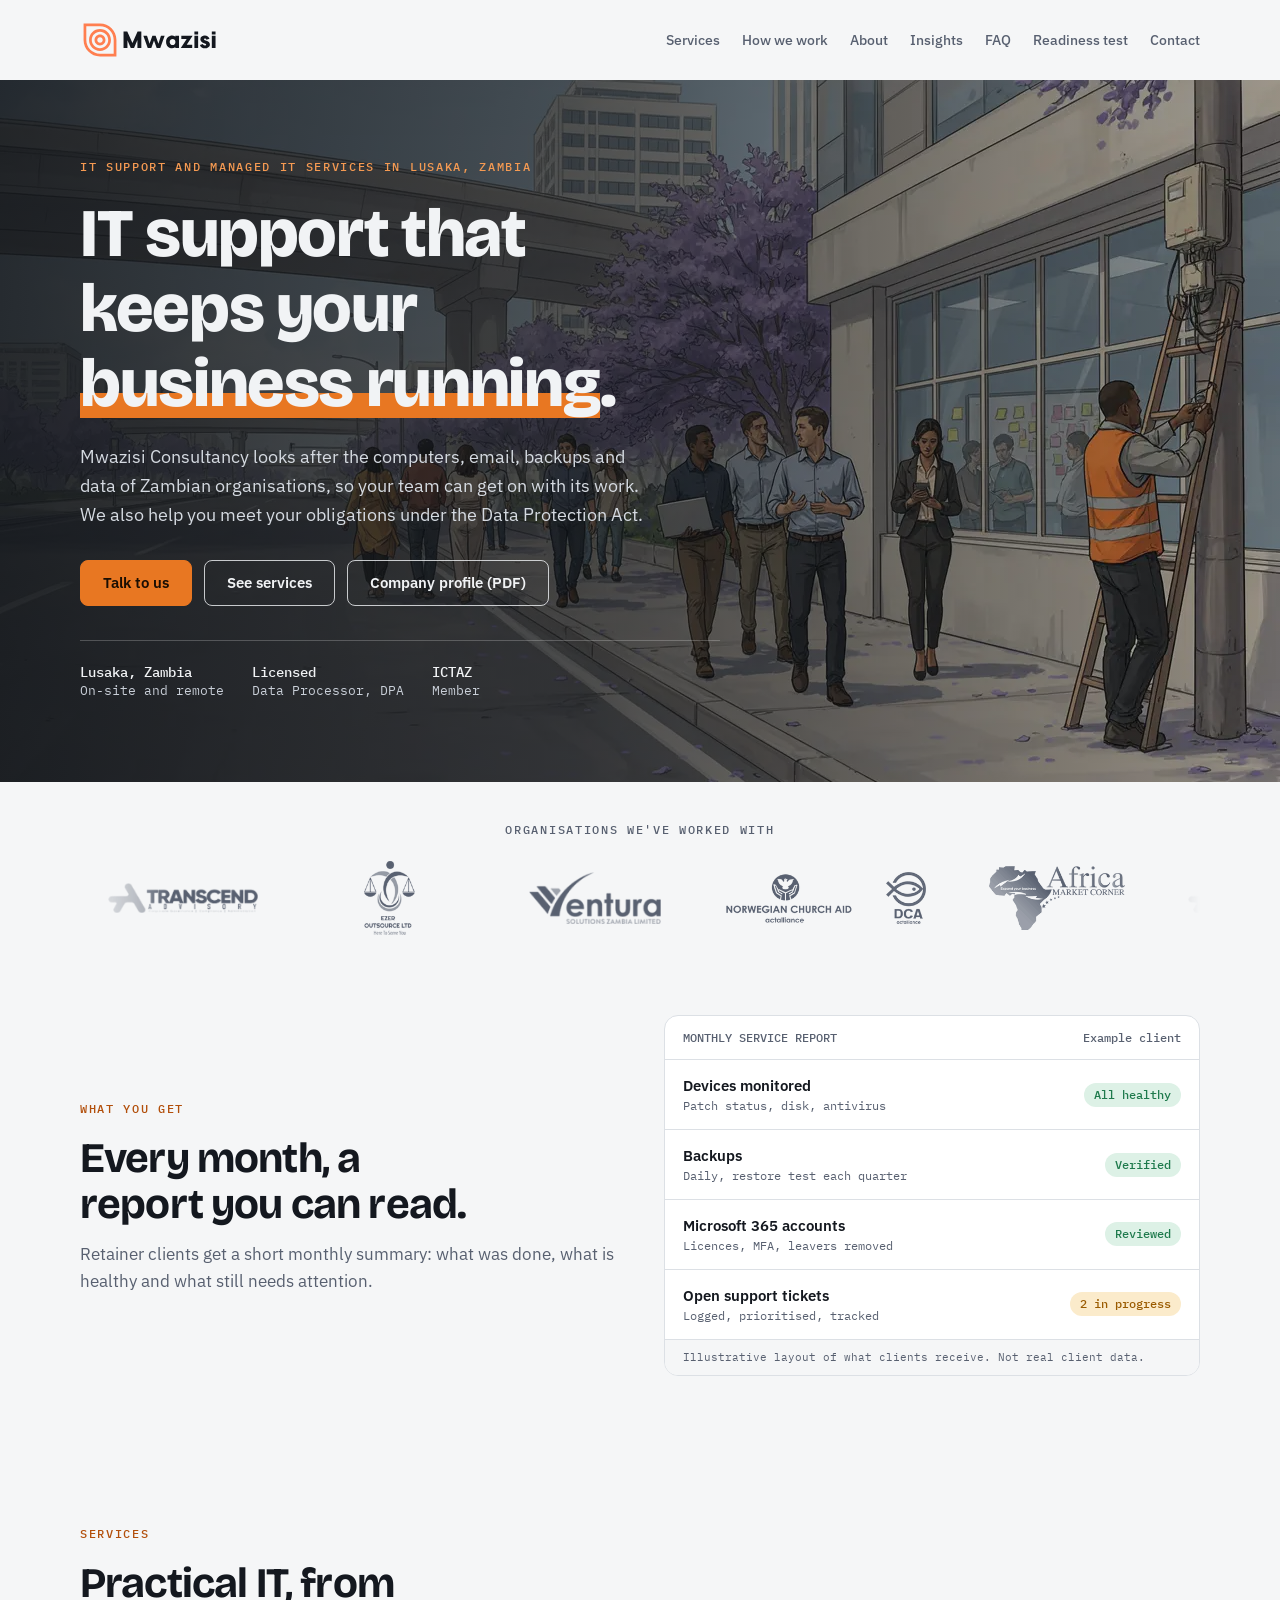
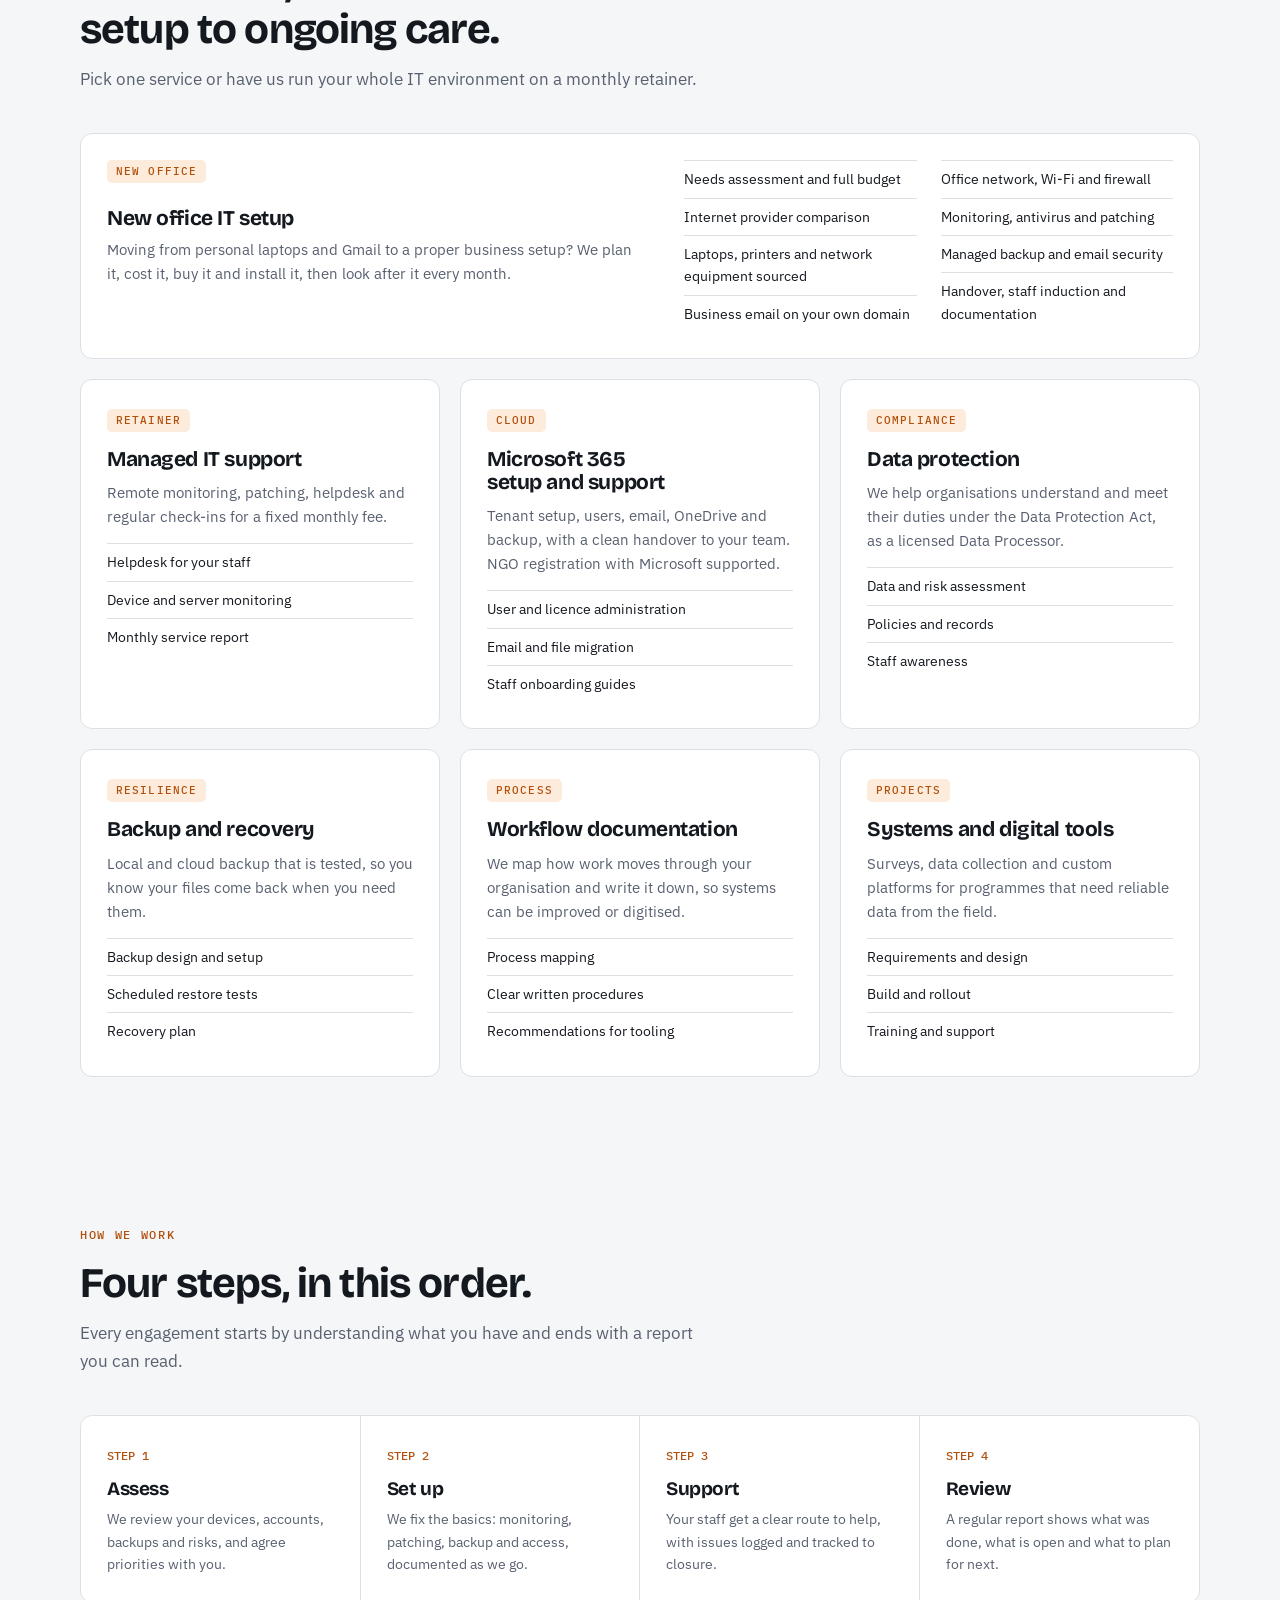
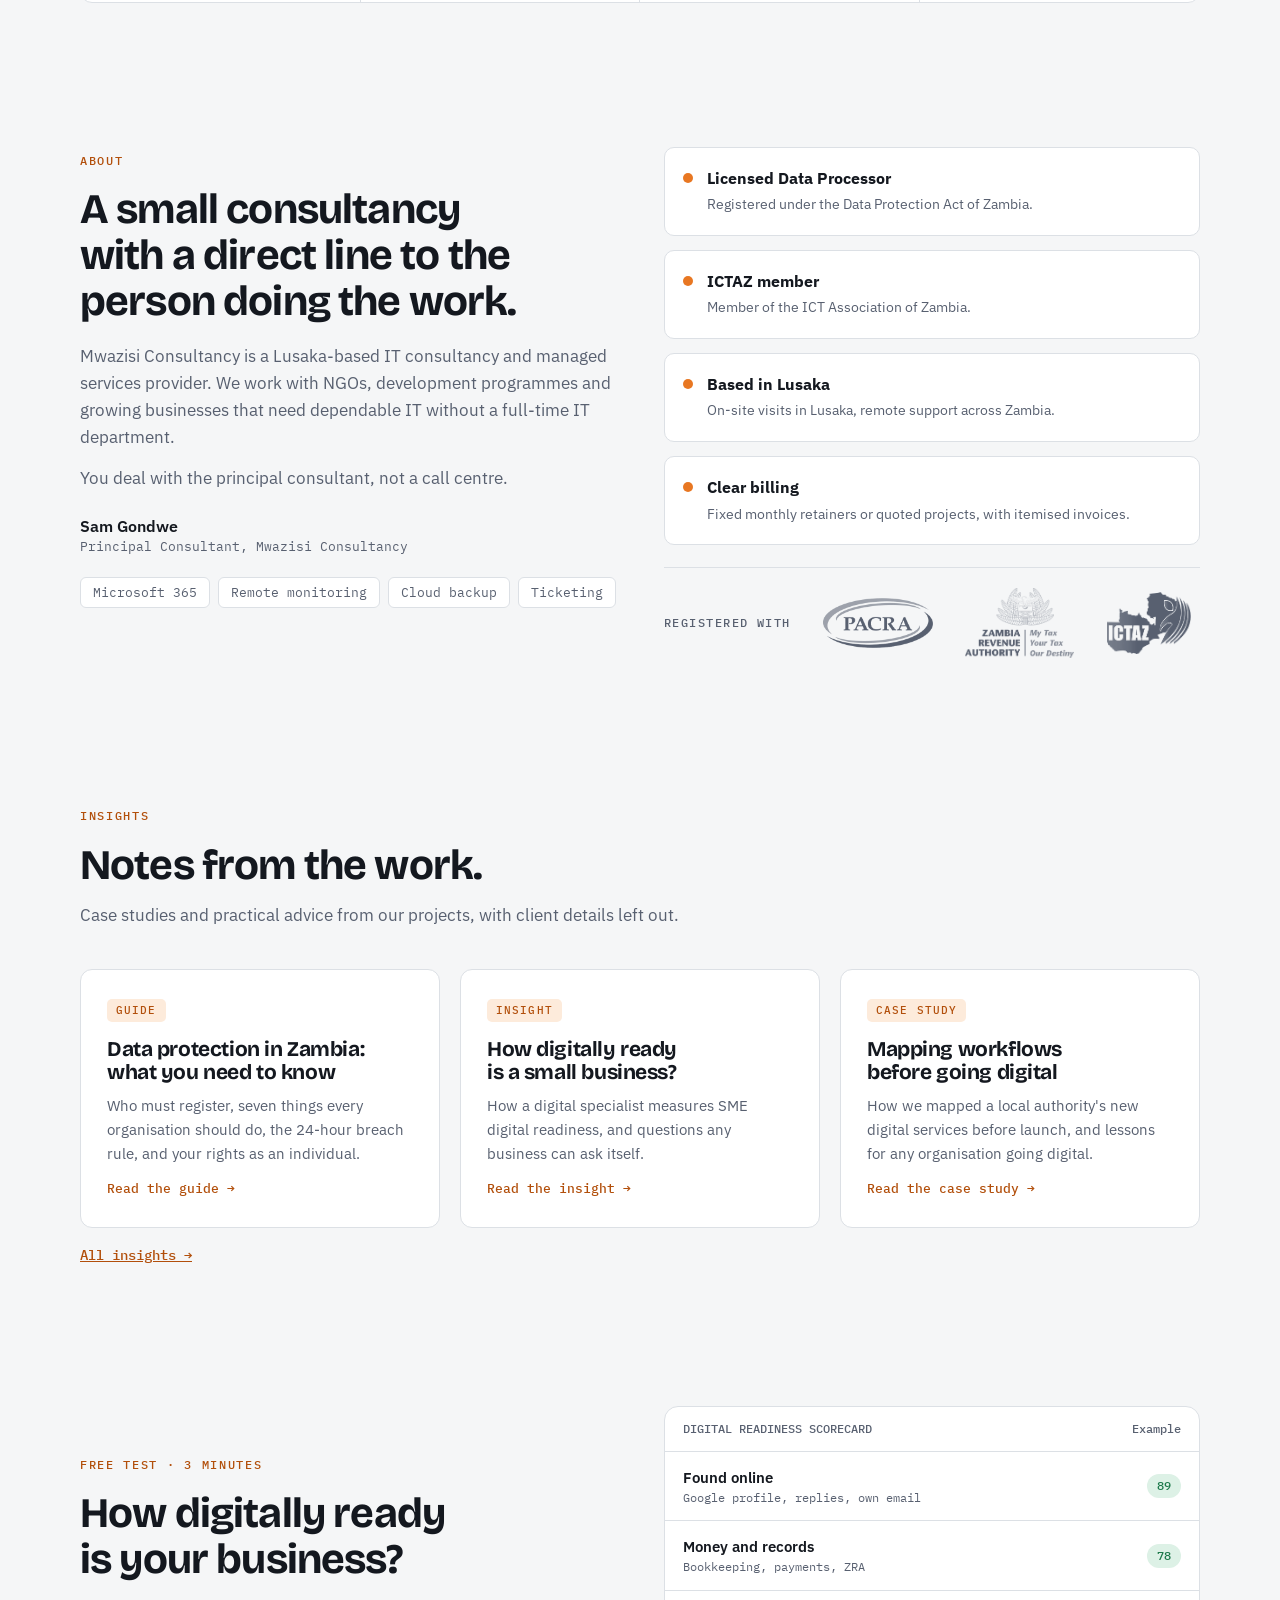
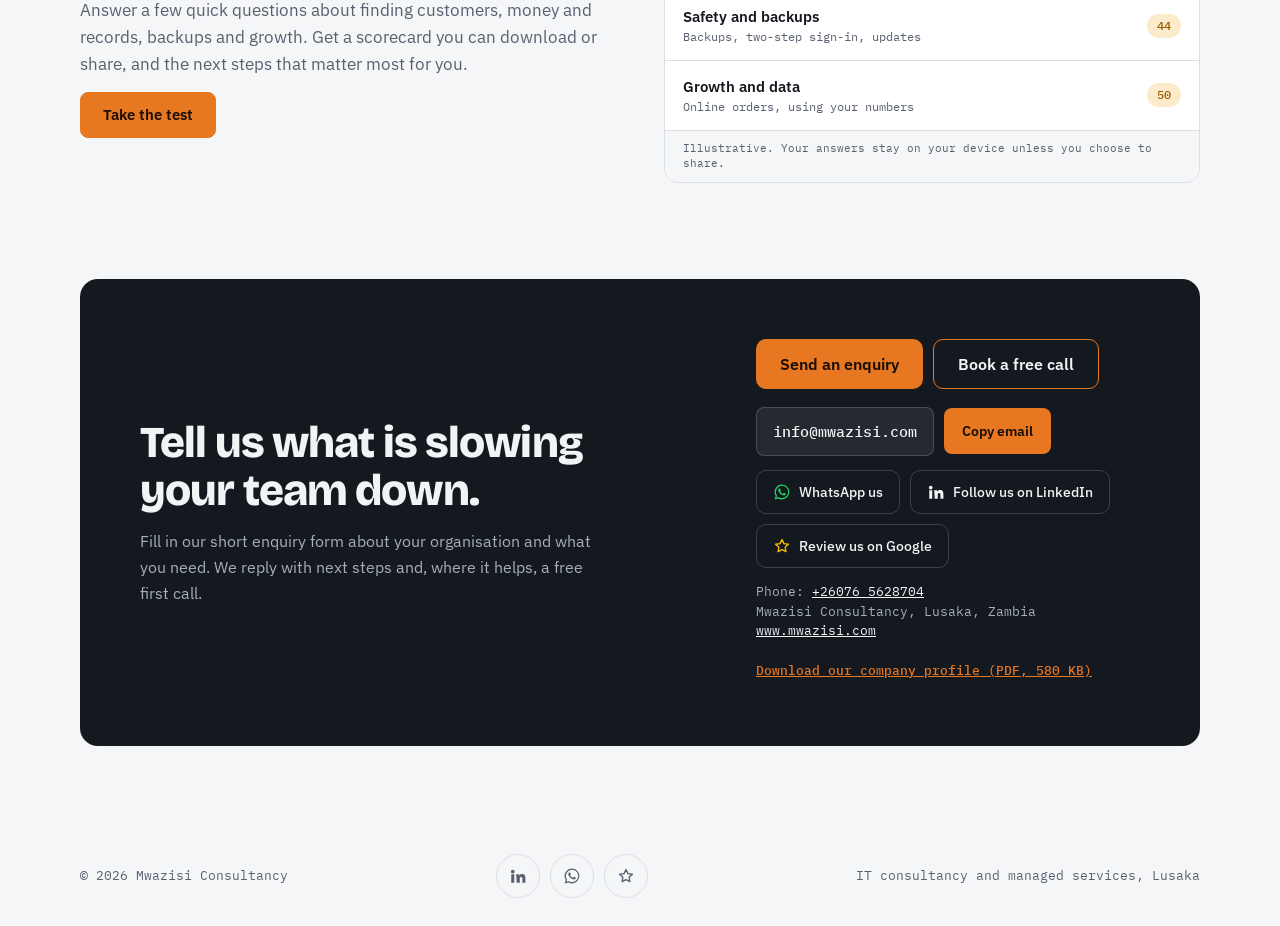
==== commit 4ef5a111: "Add Book a free call button to the contact section Co-Authored-By: Claude Opus 5.5 <noreply@anthropi" ====
--- a/index.html
+++ b/index.html
@@ -330,6 +330,10 @@
 .contact p{margin-top:14px;color:var(--band-muted);max-width:46ch}
 .enquire{display:inline-flex;align-items:center;justify-content:center;min-height:50px;padding:0 24px;margin-bottom:18px;border-radius:10px;background:var(--accent);color:var(--accent-ink);font:600 16px/1 var(--font-body);text-decoration:none}
 .enquire:hover{filter:brightness(1.08)}
+.ctas{display:flex;flex-wrap:wrap;gap:10px;margin-bottom:18px}
+.ctas .enquire{margin-bottom:0}
+.book{display:inline-flex;align-items:center;justify-content:center;min-height:50px;padding:0 24px;border-radius:10px;border:1px solid var(--accent);color:var(--band-fg);font:600 16px/1 var(--font-body);text-decoration:none}
+.book:hover{background:rgba(255,255,255,.06)}
 .mail{display:flex;gap:10px;flex-wrap:wrap;align-items:center}
 .mail code{font:500 15px/1.3 var(--font-mono);padding:14px 16px;border-radius:8px;background:rgba(255,255,255,.08);border:1px solid rgba(255,255,255,.16);overflow-wrap:anywhere;user-select:all}
 .mail button{min-height:46px;padding:0 18px;border-radius:8px;border:0;background:var(--accent);color:var(--accent-ink);font:600 14px var(--font-body);cursor:pointer}
@@ -601,7 +605,10 @@
         <p>Fill in our short enquiry form about your organisation and what you need. We reply with next steps and, where it helps, a free first call.</p>
       </div>
       <div>
-        <a class="enquire" href="https://forms.cloud.microsoft/r/iQzCTrLuWx" target="_blank" rel="noopener">Send an enquiry</a>
+        <div class="ctas">
+          <a class="enquire" href="enquiry/">Send an enquiry</a>
+          <a class="book" href="https://bookings.cloud.microsoft/book/MwazisiConsultancy@NETORGFT15078902.onmicrosoft.com/" target="_blank" rel="noopener">Book a free call</a>
+        </div>
         <div class="mail">
           <code id="email">info@mwazisi.com</code>
           <button type="button" id="copy">Copy email</button>
